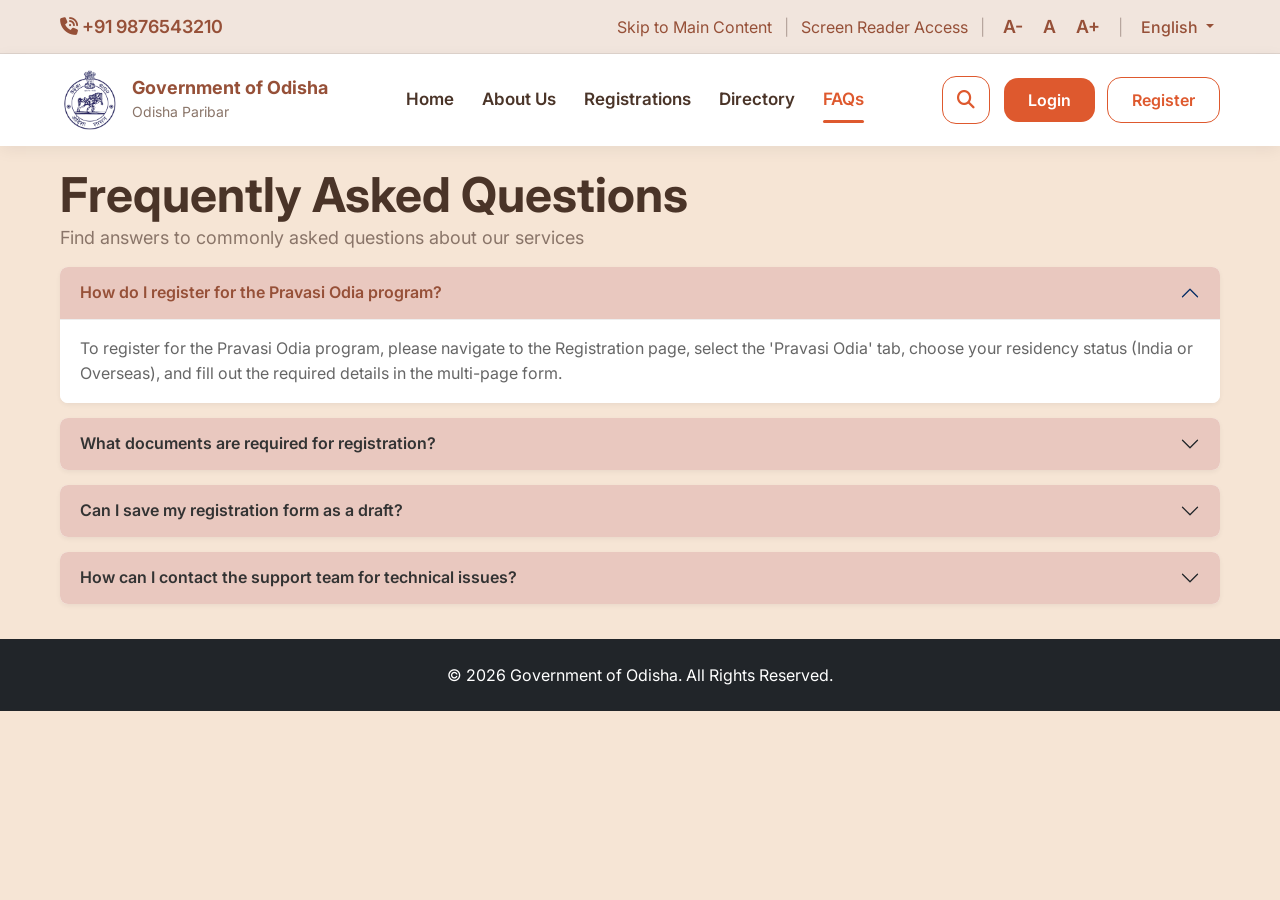
==== faq.html @ 4e604103 "faq added" ====
<!doctype html>
<html lang="en">
  <head>
    <meta charset="UTF-8" />
    <meta name="viewport" content="width=device-width, initial-scale=1.0" />
    <title>FAQ - Government of Odisha</title>

    <!-- Bootstrap CSS -->
    <link
      href="https://cdn.jsdelivr.net/npm/bootstrap@5.3.3/dist/css/bootstrap.min.css"
      rel="stylesheet"
    />

    <!-- Font Awesome -->
    <link
      rel="stylesheet"
      href="https://cdnjs.cloudflare.com/ajax/libs/font-awesome/6.5.2/css/all.min.css"
    />

    <!-- Google Font - Inter -->
    <link rel="preconnect" href="https://fonts.googleapis.com" />
    <link
      href="https://fonts.googleapis.com/css2?family=Inter:wght@300;400;500;600;700&display=swap"
      rel="stylesheet"
    />

    <!-- Custom CSS -->
    <link rel="stylesheet" href="css/style.css" />
    <style>
      .faq-section {
        padding: 20px 0;
      }
      .page-title {
        margin-bottom: 10px;
      }
      .page-title h1 {
        font-size: 48px;
        font-weight: 700;
        color: var(--text-color);
        margin-bottom: 0px;
      }
      .page-title p {
        font-size: 18px;
        color: #8a7569;
      }
      .accordion-item {
        border: none;
        margin-bottom: 15px;
        box-shadow: 0 2px 5px rgba(0,0,0,0.05);
        border-radius: 8px !important;
        overflow: hidden;
      }
      .accordion-button {
        font-weight: 600;
        color: #333;
        background-color: var(--card-color);
        transition: all 0.3s ease;
      }
      .accordion-button:not(.collapsed) {
        color: var(--btn-color);
        background-color: var(--card-color);
        box-shadow: none;
      }
      .accordion-button:focus {
        box-shadow: none;
        border-color: rgba(0,0,0,.125);
      }
      .accordion-body {
        background-color: #fff;
        color: #666;
        line-height: 1.6;
        border-top: 1px solid #eee;
      }
    </style>
  </head>

  <body>
    <!-- Utility Bar -->
    <section class="utility-bar">
      <div class="container">
        <div class="utility-wrapper">
          <div class="utility-left">
            <a href="tel:+919876543210" class="phone-link">
              <i class="fa-solid fa-phone-volume"></i>
              +91 9876543210
            </a>
          </div>
          <div class="utility-right">
            <a href="#main-content" class="utility-link">Skip to Main Content</a>
            <span class="divider">|</span>
            <a href="#" class="utility-link"> Screen Reader Access </a>
            <span class="divider">|</span>
            <div class="font-controls">
              <button id="decrease-font">A-</button>
              <button id="reset-font">A</button>
              <button id="increase-font">A+</button>
            </div>
            <span class="divider">|</span>
            <div class="dropdown">
              <button class="language-btn dropdown-toggle" type="button" data-bs-toggle="dropdown" aria-expanded="false">
                English
              </button>
              <ul class="dropdown-menu">
                <li><a class="dropdown-item language-option" href="#">English</a></li>
                <li><a class="dropdown-item language-option" href="#">ଓଡ଼ିଆ (Odia)</a></li>
              </ul>
            </div>
          </div>
        </div>
      </div>
    </section>

    <!-- ==========================
     Navbar Start
========================== -->

    <nav class="custom-navbar">
      <div class="container">
        <div class="navbar-wrapper">
          <!-- Left Logo Section -->
          <a href="index.html" class="logo-section">
            <img
              src="/assets/images/logo.png.png"
              alt="Odisha Logo"
              class="logo-img"
            />

            <div class="logo-text">
              <h5>Government of Odisha</h5>

              <span> Odisha Paribar </span>
            </div>
          </a>

          <!-- Center Menu -->
          <ul class="nav-menu">
            <li>
              <a href="index.html" class="nav-link"> Home </a>
            </li>

            <li>
              <a href="about.html" class="nav-link"> About Us </a>
            </li>

            <li>
              <a href="registration.html" class="nav-link"> Registrations </a>
            </li>

            <li>
              <a href="directory.html" class="nav-link"> Directory </a>
            </li>

            <li>
              <a href="faq.html" class="nav-link active-nav"> FAQs </a>
            </li>
          </ul>

          <!-- Right Buttons -->
          <div class="nav-buttons">
            <div class="search-wrapper">
              <button class="search-toggle">
                <i class="fa-solid fa-magnifying-glass"></i>
              </button>

              <input
                type="text"
                class="search-input"
                placeholder="Search here..."
              />
            </div>

            <a href="#" class="login-btn"> Login </a>

            <a href="#" class="register-btn"> Register </a>
          </div>
        </div>
      </div>
    </nav>

    <!-- ==========================
     Navbar End
========================== -->

    <!-- Main Content -->
    <main id="main-content">
      <section class="faq-section">
        <div class="container">
          <div class="page-title">
            <h1>Frequently Asked Questions</h1>
            <p class="faq-subtitle">Find answers to commonly asked questions about our services</p>
          </div>
          
          <div class="accordion" id="faqAccordion">
            <!-- First Item Open by Default -->
            <div class="accordion-item">
              <h2 class="accordion-header" id="headingOne">
                <button class="accordion-button" type="button" data-bs-toggle="collapse" data-bs-target="#collapseOne" aria-expanded="true" aria-controls="collapseOne">
                  How do I register for the Pravasi Odia program?
                </button>
              </h2>
              <div id="collapseOne" class="accordion-collapse collapse show" aria-labelledby="headingOne" data-bs-parent="#faqAccordion">
                <div class="accordion-body">
                  To register for the Pravasi Odia program, please navigate to the Registration page, select the 'Pravasi Odia' tab, choose your residency status (India or Overseas), and fill out the required details in the multi-page form.
                </div>
              </div>
            </div>

            <div class="accordion-item">
              <h2 class="accordion-header" id="headingTwo">
                <button class="accordion-button collapsed" type="button" data-bs-toggle="collapse" data-bs-target="#collapseTwo" aria-expanded="false" aria-controls="collapseTwo">
                  What documents are required for registration?
                </button>
              </h2>
              <div id="collapseTwo" class="accordion-collapse collapse" aria-labelledby="headingTwo" data-bs-parent="#faqAccordion">
                <div class="accordion-body">
                  Depending on the category, you may need a valid government-issued ID, proof of residence, and specific certifications related to your association or temple registration. Please refer to the registration form for the exact list.
                </div>
              </div>
            </div>

            <div class="accordion-item">
              <h2 class="accordion-header" id="headingThree">
                <button class="accordion-button collapsed" type="button" data-bs-toggle="collapse" data-bs-target="#collapseThree" aria-expanded="false" aria-controls="collapseThree">
                  Can I save my registration form as a draft?
                </button>
              </h2>
              <div id="collapseThree" class="accordion-collapse collapse" aria-labelledby="headingThree" data-bs-parent="#faqAccordion">
                <div class="accordion-body">
                  Yes, the registration form includes a "Save as Draft" feature. This allows you to save your progress locally and return to complete the form later without losing your entered data.
                </div>
              </div>
            </div>

            <div class="accordion-item">
              <h2 class="accordion-header" id="headingFour">
                <button class="accordion-button collapsed" type="button" data-bs-toggle="collapse" data-bs-target="#collapseFour" aria-expanded="false" aria-controls="collapseFour">
                  How can I contact the support team for technical issues?
                </button>
              </h2>
              <div id="collapseFour" class="accordion-collapse collapse" aria-labelledby="headingFour" data-bs-parent="#faqAccordion">
                <div class="accordion-body">
                  You can contact our support team via the phone number provided in the utility bar (+91 9876543210) or through the official contact email listed on the homepage.
                </div>
              </div>
            </div>
          </div>
        </div>
      </section>
    </main>

    <!-- Footer -->
    <footer class="py-4 bg-dark text-white text-center">
      <div class="container">
        <p class="mb-0">&copy; 2026 Government of Odisha. All Rights Reserved.</p>
      </div>
    </footer>

    <!-- Bootstrap JS -->
    <script src="https://cdn.jsdelivr.net/npm/bootstrap@5.3.3/dist/js/bootstrap.bundle.min.js"></script>
    <script src="js/script.js"></script>
  </body>
</html>
---- css/style.css ----
/* ==========================
   Utility Bar
========================== */

:root {
  --bg-color: #f6e5d5;
  --card-color: #e9c8bf;
  --btn-color: #965038;
  --hover-color: #de592e;
  --text-color: #4a3428;
}

body {
  font-family: "Inter", sans-serif;
  background: var(--bg-color);
}

.utility-bar {
  background: #f1e5dd;
  padding: 12px 0;
  border-bottom: 1px solid rgba(0, 0, 0, 0.08);
}

.utility-wrapper {
  display: flex;
  justify-content: space-between;
  align-items: center;
}

.phone-link {
  color: var(--btn-color);
  text-decoration: none;
  font-size: 18px;
  font-weight: 600;
  transition: 0.3s ease;
}

.phone-link:hover {
  color: var(--hover-color);
}

.utility-right {
  display: flex;
  align-items: center;
  gap: 12px;
  flex-wrap: wrap;
}

.utility-link {
  text-decoration: none;
  color: var(--btn-color);
  font-size: 16px;
  transition: 0.3s ease;
}

.utility-link:hover {
  color: var(--hover-color);
}

.divider {
  color: #b7a59d;
}

/* Font Buttons */

.font-controls {
  display: flex;
  gap: 8px;
}

.font-controls button {
  border: none;
  background: transparent;
  color: var(--btn-color);
  font-weight: 600;
  font-size: 18px;
  transition: 0.3s ease;
}

.font-controls button:hover {
  color: var(--hover-color);
}

/* Language */

.language-btn {
  border: none;
  background: transparent;
  color: var(--btn-color);
  font-size: 16px;
  font-weight: 500;
}

.language-btn:hover {
  color: var(--hover-color);
}

/* Responsive */

@media (max-width: 992px) {
  .utility-wrapper {
    flex-direction: column;
    gap: 10px;
    text-align: center;
  }

  .utility-right {
    justify-content: center;
  }
}

/* ==========================
   Navbar
========================== */

.custom-navbar {
  background: #fff;
  position: sticky;
  top: 0;
  z-index: 999;
  padding: 16px 0;
  box-shadow: 0 4px 16px rgba(0, 0, 0, 0.06);
}

.container {
  max-width: 1440px;
  padding-left: 60px;
  padding-right: 60px;
}

.navbar-wrapper {
  display: flex;
  justify-content: space-between;
  align-items: center;
}

/* Logo */

.logo-section {
  display: flex;
  align-items: center;
  text-decoration: none;
}

.logo-img {
  width: 60px;
}

.logo-text {
  margin-left: 12px;
}

.logo-text h5 {
  margin: 0;
  font-size: 18px;
  font-weight: 700;
  color: var(--btn-color);
}

.logo-text span {
  font-size: 14px;
  color: #8a7569;
}

/* Menu */

.nav-menu {
  display: flex;
  list-style: none;
  gap: 28px;
  margin: 0;
  padding: 0;
}

.nav-link {
  text-decoration: none;
  color: var(--text-color);
  font-weight: 600;
  font-size: 17px;
  position: relative;
  transition: 0.3s ease;
}

.nav-link:hover {
  color: var(--hover-color);
}

.nav-link::after {
  content: "";
  position: absolute;
  left: 0;
  bottom: -10px;
  width: 0;
  height: 3px;
  background: var(--hover-color);
  border-radius: 30px;
  transition: 0.3s ease;
}

.nav-link:hover::after,
.active-nav::after {
  width: 100%;
}

.active-nav {
  color: var(--hover-color);
}

/* Right Side */

.nav-buttons {
  display: flex;
  align-items: center;
  gap: 12px;
}

/* ==========================
   Search
========================== */

.search-wrapper {
  position: relative;
  display: flex;
  align-items: center;
}

/* Search Icon Button */

.search-toggle {
  border: 1px solid var(--hover-color);
  width: 48px;
  height: 48px;
  border-radius: 14px;
  background: transparent;
  color: var(--hover-color);
  transition: 0.3s ease;
  flex-shrink: 0;
}

.search-toggle {
  min-width: 48px;
  min-height: 48px;
}

.search-toggle i {
  font-size: 18px !important;
}

.search-toggle:hover {
  background: var(--hover-color);
  color: #fff;
}

/* Hidden Input */

.search-input {
  width: 0;
  opacity: 0;
  visibility: hidden;
  border: 1px solid transparent;
  outline: none;
  border-radius: 14px;
  transition: all 0.4s ease;
  padding: 0;
  margin-right: 0;
}

/* Active Search */

.search-input.active {
  width: 220px;
  opacity: 1;
  visibility: visible;
  padding: 10px 18px;
  margin-right: 10px;
  border: 1px solid var(--hover-color);
  background: #fff;
}

/* Buttons */

.login-btn,
.register-btn {
  text-decoration: none;
  padding: 10px 24px;
  border-radius: 14px;
  font-weight: 600;
  transition: 0.3s ease;
}

.login-btn {
  background: var(--hover-color);
  color: white;
}

.login-btn:hover {
  background: var(--btn-color);
}

.register-btn {
  border: 1px solid var(--hover-color);
  color: var(--hover-color);
}

.register-btn:hover {
  background: var(--hover-color);
  color: white;
}

/* ==========================
   Hero Carousel
========================== */

.hero-slider {
  background: var(--bg-color);
}

.hero-container {
  max-width: 1440px;
  margin: auto;
  padding: 0 60px;
}

.heroSwiper {
  width: 100%;
  height: 680px;
  overflow: hidden;
  border-radius: 24px;
  position: relative;
}

.swiper-wrapper {
  display: flex;
}

.swiper-slide {
  position: relative;
  flex-shrink: 0;
  width: 100%;
  overflow: hidden;
}

.swiper {
  overflow: hidden;
}

.swiper-slide img {
  width: 100%;
  height: 100%;
  object-fit: cover;
}

/* Hero Image */

.hero-image {
  width: 100%;
  height: 720px;
  object-fit: cover;
  display: block;
}

/* Overlay */

.swiper-slide::before {
  content: "";
  position: absolute;
  inset: 0;
  background:
    linear-gradient(
      90deg,
      rgba(246,229,213,0.95) 20%,
      rgba(246,229,213,0.35) 55%,
      rgba(246,229,213,0.05) 100%
    );
  z-index: 1;
}

/* Content */

.hero-content {
  position: absolute;
  z-index: 10;
  top: 50%;
  left: 80px;
  transform: translateY(-50%);
  max-width: 550px;
}

.hero-tagline {
  color: var(--btn-color);
  font-size: 22px;
  border-bottom: 3px solid
    var(--hover-color);
  padding-bottom: 10px;
  display: inline-block;
  margin-bottom: 20px;
}

.hero-content h1 {
  font-size: 78px;
  font-weight: 700;
  line-height: 1.05;
  color: var(--text-color);
  margin-bottom: 25px;
}

.hero-content h1 span {
  color: var(--hover-color);
}

.hero-content p {
  font-size: 24px;
  line-height: 1.8;
  color: var(--text-color);
  margin-bottom: 35px;
}

/* Registration Button */

.hero-btn {
  background: var(--hover-color);
  color: white;
  text-decoration: none;
  padding: 16px 38px;
  border-radius: 14px;
  font-size: 20px;
  font-weight: 600;
  display: inline-block;
  transition: .3s ease;
}

.hero-btn:hover {
  background: var(--btn-color);
}

/* ==========================
   Swiper Arrows
========================== */

.swiper-button-next,
.swiper-button-prev {
  width: 72px !important;
  height: 72px !important;
  background: #fff;
  border-radius: 50%;
  box-shadow:
    0 10px 25px rgba(0,0,0,0.15);

  color: var(--hover-color) !important;

  top: 50% !important;
  transform: translateY(-50%);
  z-index: 99 !important;
}

.swiper-button-prev {
  left: 25px !important;
}

.swiper-button-next {
  right: 25px !important;
}

.swiper-button-next::after,
.swiper-button-prev::after {
  font-size: 24px !important;
  font-weight: 700;
}

/* ==========================
   Pagination Dots
========================== */

.swiper-pagination {
  bottom: 25px !important;
  z-index: 99;
}

.swiper-pagination-bullet {
  width: 16px;
  height: 16px;
  background: white !important;
  opacity: 1 !important;
  margin: 0 6px !important;
}

.swiper-pagination-bullet-active {
  background:
    var(--hover-color)
    !important;

  transform: scale(1.15);
}
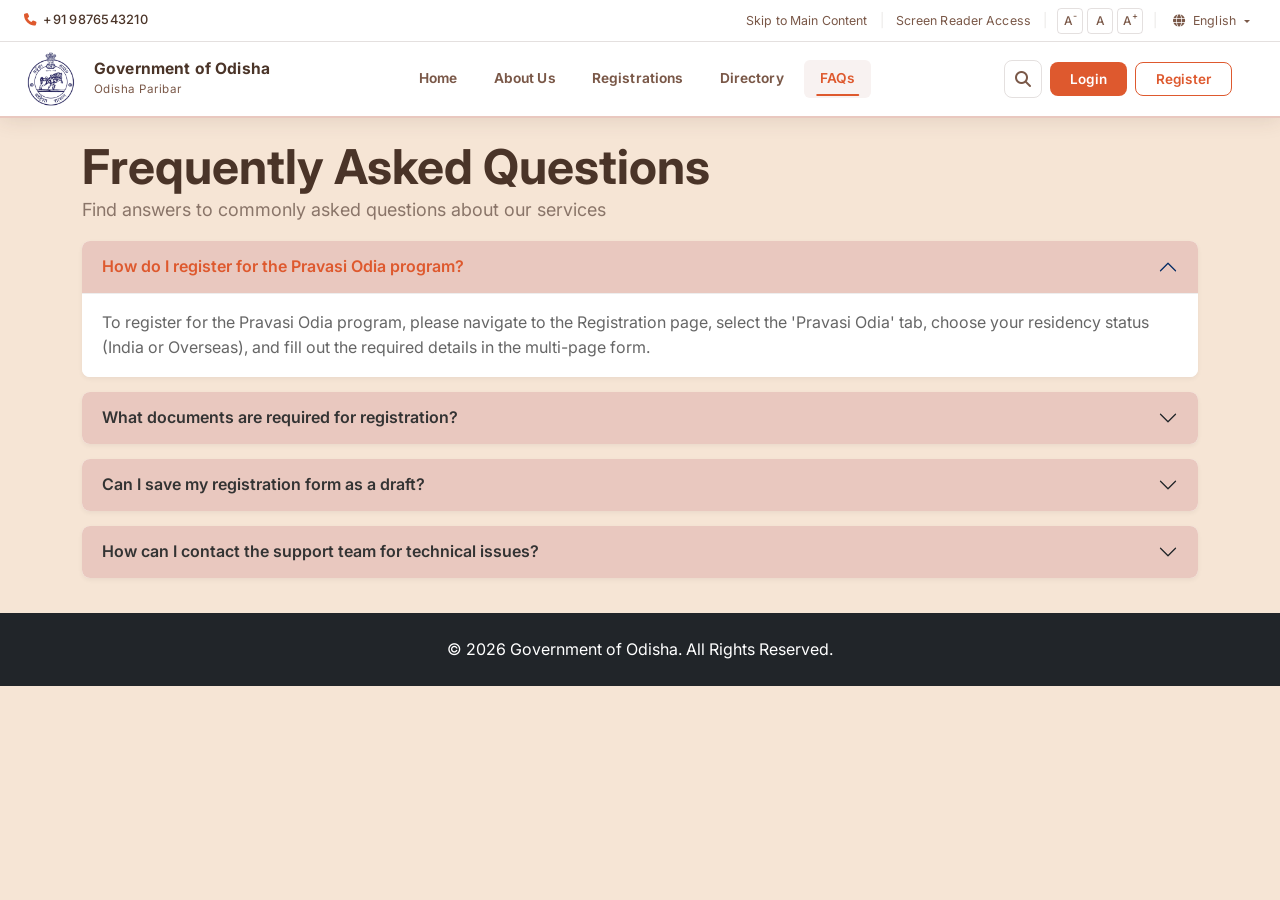
==== commit 05a0c409: "nav added and fixes" ====
--- a/faq.html
+++ b/faq.html
@@ -12,10 +12,7 @@
     />
 
     <!-- Font Awesome -->
-    <link
-      rel="stylesheet"
-      href="https://cdnjs.cloudflare.com/ajax/libs/font-awesome/6.5.2/css/all.min.css"
-    />
+    <link href="https://cdnjs.cloudflare.com/ajax/libs/font-awesome/6.5.1/css/all.min.css" rel="stylesheet" />
 
     <!-- Google Font - Inter -->
     <link rel="preconnect" href="https://fonts.googleapis.com" />
@@ -75,111 +72,107 @@
   </head>
 
   <body>
-    <!-- Utility Bar -->
-    <section class="utility-bar">
-      <div class="container">
-        <div class="utility-wrapper">
-          <div class="utility-left">
-            <a href="tel:+919876543210" class="phone-link">
-              <i class="fa-solid fa-phone-volume"></i>
-              +91 9876543210
-            </a>
-          </div>
-          <div class="utility-right">
-            <a href="#main-content" class="utility-link">Skip to Main Content</a>
-            <span class="divider">|</span>
-            <a href="#" class="utility-link"> Screen Reader Access </a>
-            <span class="divider">|</span>
-            <div class="font-controls">
-              <button id="decrease-font">A-</button>
-              <button id="reset-font">A</button>
-              <button id="increase-font">A+</button>
-            </div>
-            <span class="divider">|</span>
-            <div class="dropdown">
-              <button class="language-btn dropdown-toggle" type="button" data-bs-toggle="dropdown" aria-expanded="false">
-                English
-              </button>
-              <ul class="dropdown-menu">
-                <li><a class="dropdown-item language-option" href="#">English</a></li>
-                <li><a class="dropdown-item language-option" href="#">ଓଡ଼ିଆ (Odia)</a></li>
-              </ul>
-            </div>
-          </div>
+
+  <!-- ═══════════════════════════════════════════
+       SECTION 1 — UTILITY BAR
+  ════════════════════════════════════════════ -->
+  <div id="utility-bar">
+    <div class="container-fluid px-4">
+      <div class="row align-items-center">
+
+        <!-- LEFT: Phone -->
+        <div class="col-auto">
+          <a href="tel:+919876543210" class="utility-phone">
+            <i class="fa-solid fa-phone"></i>
+            <span>+91 9876543210</span>
+          </a>
+        </div>
+
+        <!-- RIGHT: Utility Links -->
+        <div class="col d-flex align-items-center justify-content-end gap-0">
+
+          <a href="#main-content" class="utility-link">Skip to Main Content</a>
+          <span class="utility-divider">|</span>
+
+          <a href="#" class="utility-link">Screen Reader Access</a>
+          <span class="utility-divider">|</span>
+
+          <!-- Font Size Buttons -->
+          <div class="font-size-controls d-flex align-items-center gap-1">
+            <button class="font-btn" id="btn-decrease" title="Decrease font size">A<sup>-</sup></button>
+            <button class="font-btn" id="btn-reset" title="Reset font size">A</button>
+            <button class="font-btn" id="btn-increase" title="Increase font size">A<sup>+</sup></button>
+          </div>
+          <span class="utility-divider">|</span>
+
+          <!-- Language Dropdown -->
+          <div class="dropdown lang-dropdown">
+            <button class="utility-link lang-btn dropdown-toggle" type="button" id="langDropdown" data-bs-toggle="dropdown" aria-expanded="false">
+              <i class="fa-solid fa-globe me-1"></i>
+              <span id="selected-lang">English</span>
+            </button>
+            <ul class="dropdown-menu dropdown-menu-end lang-menu" aria-labelledby="langDropdown">
+              <li><a class="dropdown-item lang-option" href="#" data-lang="English">English</a></li>
+              <li><a class="dropdown-item lang-option" href="#" data-lang="Odia">ଓଡ଼ିଆ (Odia)</a></li>
+            </ul>
+          </div>
+
         </div>
       </div>
-    </section>
-
-    <!-- ==========================
-     Navbar Start
-========================== -->
-
-    <nav class="custom-navbar">
-      <div class="container">
-        <div class="navbar-wrapper">
-          <!-- Left Logo Section -->
-          <a href="index.html" class="logo-section">
-            <img
-              src="/assets/images/logo.png.png"
-              alt="Odisha Logo"
-              class="logo-img"
-            />
-
-            <div class="logo-text">
-              <h5>Government of Odisha</h5>
-
-              <span> Odisha Paribar </span>
+    </div>
+  </div>
+
+
+  <!-- ═══════════════════════════════════════════
+       SECTION 2 — STICKY NAVBAR
+  ════════════════════════════════════════════ -->
+  <nav id="main-navbar" class="navbar sticky-top">
+    <div class="container-fluid px-4">
+      <div class="row w-100 align-items-center">
+
+        <!-- LEFT: Logo + Branding -->
+        <div class="col-auto d-flex align-items-center gap-3">
+          <a href="index.html" class="navbar-logo-wrap d-flex align-items-center gap-3 text-decoration-none">
+            <img src="assets/images/logo.png" alt="Odisha Logo" class="gov-logo" onerror="this.src='https://upload.wikimedia.org/wikipedia/commons/thumb/4/41/Flag_of_India.svg/40px-Flag_of_India.svg.png'" />
+            <div class="gov-brand">
+              <span class="gov-title">Government of Odisha</span>
+              <span class="gov-subtitle">Odisha Paribar</span>
             </div>
           </a>
-
-          <!-- Center Menu -->
-          <ul class="nav-menu">
-            <li>
-              <a href="index.html" class="nav-link"> Home </a>
-            </li>
-
-            <li>
-              <a href="about.html" class="nav-link"> About Us </a>
-            </li>
-
-            <li>
-              <a href="registration.html" class="nav-link"> Registrations </a>
-            </li>
-
-            <li>
-              <a href="directory.html" class="nav-link"> Directory </a>
-            </li>
-
-            <li>
-              <a href="faq.html" class="nav-link active-nav"> FAQs </a>
-            </li>
+        </div>
+
+        <!-- CENTER: Navigation Menu -->
+        <div class="col d-flex justify-content-center">
+          <ul class="nav-menu d-flex align-items-center gap-1 list-unstyled mb-0">
+            <li><a href="index.html" class="nav-item-link" data-nav="Home">Home</a></li>
+            <li><a href="#" class="nav-item-link" data-nav="About Us">About Us</a></li>
+            <li><a href="registration.html" class="nav-item-link" data-nav="Registrations">Registrations</a></li>
+            <li><a href="#" class="nav-item-link" data-nav="Directory">Directory</a></li>
+            <li><a href="faq.html" class="nav-item-link active" data-nav="FAQs">FAQs</a></li>
           </ul>
-
-          <!-- Right Buttons -->
-          <div class="nav-buttons">
-            <div class="search-wrapper">
-              <button class="search-toggle">
-                <i class="fa-solid fa-magnifying-glass"></i>
-              </button>
-
-              <input
-                type="text"
-                class="search-input"
-                placeholder="Search here..."
-              />
-            </div>
-
-            <a href="#" class="login-btn"> Login </a>
-
-            <a href="#" class="register-btn"> Register </a>
-          </div>
-        </div>
+        </div>
+
+        <!-- RIGHT: Search + Login + Register -->
+        <div class="col-auto d-flex align-items-center gap-2">
+
+          <!-- Search -->
+          <div class="search-wrap d-flex align-items-center">
+            <div class="search-input-wrap" id="search-input-wrap">
+              <input type="text" id="search-input" class="search-input" placeholder="Search..." />
+            </div>
+            <button class="search-btn" id="search-toggle" title="Search">
+              <i class="fa-solid fa-magnifying-glass"></i>
+            </button>
+          </div>
+
+          <a href="#" class="btn btn-login">Login</a>
+          <a href="#" class="btn btn-register">Register</a>
+
+        </div>
+
       </div>
-    </nav>
-
-    <!-- ==========================
-     Navbar End
-========================== -->
+    </div>
+  </nav>
 
     <!-- Main Content -->
     <main id="main-content">
--- a/css/style.css
+++ b/css/style.css
@@ -1,493 +1,703 @@
-/* ==========================
-   Utility Bar
-========================== */
+/* ═══════════════════════════════════════════════
+   GOVERNMENT OF ODISHA — STYLE.CSS
+   Design System:
+     Background  : #F6E5D5
+     Cards       : #E9C8BF
+     Buttons     : #965038
+     Hover       : #DE592E
+     Text        : #4A3428
+     Font        : Inter
+═══════════════════════════════════════════════ */
 
 :root {
+  --bg: #f6e5d5;
+  --card: #e9c8bf;
+  --btn: #de592e;
+  --hover: #965038;
+  --text: #4a3428;
+  --text-muted: #7a5848;
+  --white: #ffffff;
+  --border: rgba(74, 52, 40, 0.15);
+  --shadow: 0 2px 20px rgba(74, 52, 40, 0.12);
+  --shadow-lg: 0 4px 32px rgba(74, 52, 40, 0.18);
+  --transition: all 0.25s cubic-bezier(0.4, 0, 0.2, 1);
+  --font-base: 16px;
+  
+  /* Aliases for compatibility */
   --bg-color: #f6e5d5;
+  --text-color: #4a3428;
   --card-color: #e9c8bf;
-  --btn-color: #965038;
-  --hover-color: #de592e;
-  --text-color: #4a3428;
+  --btn-color: #de592e;
+  --hover-color: #965038;
+}
+
+* {
+  box-sizing: border-box;
+  margin: 0;
+  padding: 0;
+}
+
+html {
+  font-size: var(--font-base);
 }
 
 body {
   font-family: "Inter", sans-serif;
-  background: var(--bg-color);
-}
-
-.utility-bar {
-  background: #f1e5dd;
-  padding: 12px 0;
-  border-bottom: 1px solid rgba(0, 0, 0, 0.08);
-}
-
-.utility-wrapper {
-  display: flex;
-  justify-content: space-between;
-  align-items: center;
-}
-
-.phone-link {
-  color: var(--btn-color);
+  background: var(--bg);
+  color: var(--text);
+  line-height: 1.6;
+}
+
+/* ═══════════════════════════════════════════
+   SECTION 1 — UTILITY BAR
+═══════════════════════════════════════════ */
+
+#utility-bar {
+  background: var(--white);
+  border-bottom: 1px solid var(--border);
+  padding: 7px 0;
+  position: relative;
+  z-index: 1050;
+}
+
+/* Left: Phone */
+.utility-phone {
+  display: flex;
+  align-items: center;
+  gap: 7px;
+  color: var(--text);
   text-decoration: none;
-  font-size: 18px;
-  font-weight: 600;
-  transition: 0.3s ease;
-}
-
-.phone-link:hover {
-  color: var(--hover-color);
-}
-
-.utility-right {
-  display: flex;
-  align-items: center;
-  gap: 12px;
-  flex-wrap: wrap;
-}
-
+  font-size: 0.8rem;
+  font-weight: 500;
+  transition: var(--transition);
+  letter-spacing: 0.02em;
+}
+
+.utility-phone i {
+  color: var(--btn);
+  font-size: 0.78rem;
+}
+
+.utility-phone:hover {
+  color: var(--hover);
+}
+
+.utility-phone:hover i {
+  color: var(--hover);
+}
+
+/* Divider */
+.utility-divider {
+  color: var(--border);
+  font-weight: 300;
+  padding: 0 10px;
+  font-size: 0.85rem;
+  line-height: 1;
+  user-select: none;
+}
+
+/* Right Utility Links */
 .utility-link {
+  display: inline-flex;
+  align-items: center;
+  color: var(--text-muted);
   text-decoration: none;
-  color: var(--btn-color);
-  font-size: 16px;
-  transition: 0.3s ease;
+  font-size: 0.775rem;
+  font-weight: 400;
+  padding: 3px 2px;
+  transition: var(--transition);
+  white-space: nowrap;
+  letter-spacing: 0.01em;
 }
 
 .utility-link:hover {
-  color: var(--hover-color);
-}
-
-.divider {
-  color: #b7a59d;
-}
-
-/* Font Buttons */
-
-.font-controls {
-  display: flex;
-  gap: 8px;
-}
-
-.font-controls button {
+  color: var(--hover);
+}
+
+/* Font Size Buttons */
+.font-size-controls {
+  display: flex;
+  align-items: center;
+  gap: 2px;
+}
+
+.font-btn {
+  background: transparent;
+  border: 1px solid var(--border);
+  color: var(--text-muted);
+  font-family: "Inter", sans-serif;
+  font-size: 0.75rem;
+  font-weight: 500;
+  width: 26px;
+  height: 26px;
+  border-radius: 4px;
+  cursor: pointer;
+  display: flex;
+  align-items: center;
+  justify-content: center;
+  transition: var(--transition);
+  line-height: 1;
+}
+
+.font-btn:hover {
+  background: var(--hover);
+  border-color: var(--hover);
+  color: var(--white);
+}
+
+.font-btn:active {
+  transform: scale(0.93);
+}
+
+/* Language Dropdown */
+.lang-dropdown .lang-btn {
+  padding: 3px 6px;
+  font-size: 0.775rem;
+  font-weight: 400;
+  gap: 4px;
   border: none;
   background: transparent;
-  color: var(--btn-color);
+}
+
+.lang-dropdown .lang-btn::after {
+  margin-left: 4px;
+  border-top-color: var(--text-muted);
+  vertical-align: middle;
+}
+
+.lang-dropdown .lang-btn:hover {
+  color: var(--hover) !important;
+}
+
+.lang-menu {
+  min-width: 130px;
+  border: 1px solid var(--border);
+  border-radius: 8px;
+  box-shadow: var(--shadow);
+  padding: 6px 0;
+  background: var(--white);
+  margin-top: 4px !important;
+}
+
+.lang-menu .dropdown-item {
+  font-size: 0.8rem;
+  color: var(--text);
+  padding: 7px 16px;
+  font-weight: 400;
+  transition: var(--transition);
+}
+
+.lang-menu .dropdown-item:hover {
+  background: var(--bg);
+  color: var(--hover);
+}
+
+.lang-menu .dropdown-item.active {
+  background: var(--btn);
+  color: var(--white);
+}
+
+/* ═══════════════════════════════════════════
+   SECTION 2 — STICKY NAVBAR
+═══════════════════════════════════════════ */
+
+#main-navbar {
+  background: var(--white);
+  border-bottom: 2px solid var(--card);
+  box-shadow: var(--shadow);
+  padding: 10px 0;
+  top: 0;
+  z-index: 1040;
+}
+
+/* Logo */
+.gov-logo {
+  width: 54px;
+  height: 54px;
+  object-fit: contain;
+  flex-shrink: 0;
+}
+
+/* Branding */
+.gov-brand {
+  display: flex;
+  flex-direction: column;
+  gap: 1px;
+}
+
+.gov-title {
+  font-size: 0.975rem;
+  font-weight: 700;
+  color: var(--text);
+  letter-spacing: 0.01em;
+  line-height: 1.2;
+  white-space: nowrap;
+}
+
+.gov-subtitle {
+  font-size: 0.725rem;
+  font-weight: 400;
+  color: var(--text-muted);
+  letter-spacing: 0.04em;
+}
+
+/* Center Navigation */
+.nav-menu {
+  gap: 4px !important;
+}
+
+.nav-item-link {
+  display: inline-block;
+  padding: 8px 16px;
+  color: var(--text-muted);
+  text-decoration: none;
+  font-size: 0.855rem;
+  font-weight: 650;
+  border-radius: 6px;
+  position: relative;
+  transition: var(--transition);
+  letter-spacing: 0.01em;
+  white-space: nowrap;
+}
+
+.nav-item-link::after {
+  content: "";
+  position: absolute;
+  bottom: 2px;
+  left: 50%;
+  transform: translateX(-50%) scaleX(0);
+  width: calc(100% - 24px);
+  height: 2px;
+  background: var(--btn);
+  border-radius: 2px;
+  transition: transform 0.25s cubic-bezier(0.4, 0, 0.2, 1);
+}
+
+.nav-item-link:hover {
+  color: var(--btn);
+  background: rgba(150, 80, 56, 0.06);
+}
+
+.nav-item-link:hover::after {
+  transform: translateX(-50%) scaleX(1);
+}
+
+.nav-item-link.active {
+  color: var(--btn);
   font-weight: 600;
-  font-size: 18px;
-  transition: 0.3s ease;
-}
-
-.font-controls button:hover {
-  color: var(--hover-color);
-}
-
-/* Language */
-
-.language-btn {
+  background: rgba(150, 80, 56, 0.07);
+}
+
+.nav-item-link.active::after {
+  transform: translateX(-50%) scaleX(1);
+  background: var(--btn);
+}
+
+/* ─── Search ─────────────────────────── */
+.search-wrap {
+  display: flex;
+  align-items: center;
+  position: relative;
+}
+
+.search-input-wrap {
+  overflow: hidden;
+  max-width: 0;
+  opacity: 0;
+  transition:
+    max-width 0.4s cubic-bezier(0.4, 0, 0.2, 1),
+    opacity 0.3s ease;
+}
+
+.search-input-wrap.open {
+  max-width: 220px;
+  opacity: 1;
+  margin-right: 6px;
+}
+
+.search-input {
+  border: 1.5px solid var(--border);
+  border-radius: 8px;
+  padding: 7px 14px;
+  font-size: 0.845rem;
+  font-family: "Inter", sans-serif;
+  color: var(--text);
+  background: var(--bg);
+  outline: none;
+  width: 210px;
+  transition:
+    border-color 0.2s ease,
+    box-shadow 0.2s ease;
+}
+
+.search-input:focus {
+  border-color: var(--btn);
+  box-shadow: 0 0 0 3px rgba(150, 80, 56, 0.1);
+}
+
+.search-input::placeholder {
+  color: var(--text-muted);
+  font-weight: 400;
+}
+
+.search-btn {
+  background: transparent;
+  border: 1.5px solid var(--border);
+  border-radius: 8px;
+  width: 38px;
+  height: 38px;
+  display: flex;
+  align-items: center;
+  justify-content: center;
+  cursor: pointer;
+  color: var(--text-muted);
+  transition: var(--transition);
+  flex-shrink: 0;
+}
+
+.search-btn:hover {
+  background: var(--btn);
+  border-color: var(--btn);
+  color: var(--white);
+}
+
+.search-btn.active {
+  background: var(--btn);
+  border-color: var(--btn);
+  color: var(--white);
+}
+
+/* ─── Navbar Buttons ─────────────────── */
+.btn-login {
+  background: var(--btn);
+  color: var(--white);
   border: none;
+  border-radius: 8px;
+  padding: 7px 20px;
+  font-size: 0.845rem;
+  font-weight: 600;
+  font-family: "Inter", sans-serif;
+  letter-spacing: 0.01em;
+  transition: var(--transition);
+  text-decoration: none;
+  white-space: nowrap;
+}
+
+.btn-login:hover {
+  background: var(--hover);
+  color: var(--white);
+  transform: translateY(-1px);
+  box-shadow: 0 4px 12px rgba(222, 89, 46, 0.3);
+}
+
+.btn-register {
   background: transparent;
-  color: var(--btn-color);
-  font-size: 16px;
-  font-weight: 500;
-}
-
-.language-btn:hover {
-  color: var(--hover-color);
-}
-
-/* Responsive */
-
-@media (max-width: 992px) {
-  .utility-wrapper {
-    flex-direction: column;
-    gap: 10px;
-    text-align: center;
-  }
-
-  .utility-right {
-    justify-content: center;
-  }
-}
-
-/* ==========================
-   Navbar
-========================== */
-
-.custom-navbar {
-  background: #fff;
+  color: var(--btn);
+  border: 1.5px solid var(--btn);
+  border-radius: 8px;
+  padding: 6px 20px;
+  font-size: 0.845rem;
+  font-weight: 600;
+  font-family: "Inter", sans-serif;
+  letter-spacing: 0.01em;
+  transition: var(--transition);
+  text-decoration: none;
+  white-space: nowrap;
+}
+
+.btn-register:hover {
+  background: var(--btn);
+  color: var(--white);
+  transform: translateY(-1px);
+  box-shadow: 0 4px 12px rgba(150, 80, 56, 0.25);
+}
+
+/* ═══════════════════════════════════════════
+   UTILITY: Sticky position logic
+   Utility bar scrolls away; navbar stays
+═══════════════════════════════════════════ */
+#main-navbar.navbar {
   position: sticky;
   top: 0;
-  z-index: 999;
-  padding: 16px 0;
-  box-shadow: 0 4px 16px rgba(0, 0, 0, 0.06);
-}
-
-.container {
-  max-width: 1440px;
-  padding-left: 60px;
-  padding-right: 60px;
-}
-
-.navbar-wrapper {
-  display: flex;
-  justify-content: space-between;
-  align-items: center;
-}
-
-/* Logo */
-
-.logo-section {
-  display: flex;
-  align-items: center;
-  text-decoration: none;
-}
-
-.logo-img {
-  width: 60px;
-}
-
-.logo-text {
-  margin-left: 12px;
-}
-
-.logo-text h5 {
-  margin: 0;
-  font-size: 18px;
-  font-weight: 700;
-  color: var(--btn-color);
-}
-
-.logo-text span {
-  font-size: 14px;
-  color: #8a7569;
-}
-
-/* Menu */
-
-.nav-menu {
-  display: flex;
-  list-style: none;
-  gap: 28px;
-  margin: 0;
-  padding: 0;
-}
-
-.nav-link {
-  text-decoration: none;
-  color: var(--text-color);
-  font-weight: 600;
-  font-size: 17px;
+}
+
+/* ═══════════════════════════════════════════
+   SECTION 3 — HERO CAROUSEL
+═══════════════════════════════════════════ */
+
+#hero-section {
   position: relative;
-  transition: 0.3s ease;
-}
-
-.nav-link:hover {
-  color: var(--hover-color);
-}
-
-.nav-link::after {
-  content: "";
-  position: absolute;
-  left: 0;
-  bottom: -10px;
-  width: 0;
-  height: 3px;
-  background: var(--hover-color);
-  border-radius: 30px;
-  transition: 0.3s ease;
-}
-
-.nav-link:hover::after,
-.active-nav::after {
-  width: 100%;
-}
-
-.active-nav {
-  color: var(--hover-color);
-}
-
-/* Right Side */
-
-.nav-buttons {
-  display: flex;
-  align-items: center;
-  gap: 12px;
-}
-
-/* ==========================
-   Search
-========================== */
-
-.search-wrapper {
-  position: relative;
-  display: flex;
-  align-items: center;
-}
-
-/* Search Icon Button */
-
-.search-toggle {
-  border: 1px solid var(--hover-color);
-  width: 48px;
-  height: 48px;
-  border-radius: 14px;
-  background: transparent;
-  color: var(--hover-color);
-  transition: 0.3s ease;
-  flex-shrink: 0;
-}
-
-.search-toggle {
-  min-width: 48px;
-  min-height: 48px;
-}
-
-.search-toggle i {
-  font-size: 18px !important;
-}
-
-.search-toggle:hover {
-  background: var(--hover-color);
-  color: #fff;
-}
-
-/* Hidden Input */
-
-.search-input {
-  width: 0;
-  opacity: 0;
-  visibility: hidden;
-  border: 1px solid transparent;
-  outline: none;
-  border-radius: 14px;
-  transition: all 0.4s ease;
-  padding: 0;
-  margin-right: 0;
-}
-
-/* Active Search */
-
-.search-input.active {
-  width: 220px;
-  opacity: 1;
-  visibility: visible;
-  padding: 10px 18px;
-  margin-right: 10px;
-  border: 1px solid var(--hover-color);
-  background: #fff;
-}
-
-/* Buttons */
-
-.login-btn,
-.register-btn {
-  text-decoration: none;
-  padding: 10px 24px;
-  border-radius: 14px;
-  font-weight: 600;
-  transition: 0.3s ease;
-}
-
-.login-btn {
-  background: var(--hover-color);
-  color: white;
-}
-
-.login-btn:hover {
-  background: var(--btn-color);
-}
-
-.register-btn {
-  border: 1px solid var(--hover-color);
-  color: var(--hover-color);
-}
-
-.register-btn:hover {
-  background: var(--hover-color);
-  color: white;
-}
-
-/* ==========================
-   Hero Carousel
-========================== */
-
-.hero-slider {
-  background: var(--bg-color);
-}
-
-.hero-container {
-  max-width: 1440px;
-  margin: auto;
-  padding: 0 60px;
-}
-
-.heroSwiper {
-  width: 100%;
-  height: 680px;
-  overflow: hidden;
-  border-radius: 24px;
-  position: relative;
-}
-
-.swiper-wrapper {
-  display: flex;
-}
-
-.swiper-slide {
-  position: relative;
-  flex-shrink: 0;
   width: 100%;
   overflow: hidden;
 }
 
-.swiper {
+/* ─── Carousel Container ─────────────────── */
+.hero-carousel {
+  position: relative;
+  width: 100%;
+  height: 88vh;
+  min-height: 580px;
+  max-height: 820px;
   overflow: hidden;
 }
 
-.swiper-slide img {
+/* ─── Individual Slide ───────────────────── */
+.hero-slide {
+  position: absolute;
+  inset: 0;
   width: 100%;
   height: 100%;
-  object-fit: cover;
-}
-
-/* Hero Image */
-
-.hero-image {
-  width: 100%;
-  height: 720px;
-  object-fit: cover;
-  display: block;
-}
-
-/* Overlay */
-
-.swiper-slide::before {
+  background-image: var(--slide-img);
+  background-size: cover;
+  background-position: center;
+  background-repeat: no-repeat;
+  opacity: 0;
+  z-index: 1;
+  transition: opacity 0.9s cubic-bezier(0.4, 0, 0.2, 1);
+  /* Ken Burns subtle zoom */
+  animation: none;
+}
+
+.hero-slide.active {
+  opacity: 1;
+  z-index: 2;
+  animation: kenBurns 10s ease-in-out infinite alternate;
+}
+
+@keyframes kenBurns {
+  from {
+    transform: scale(1);
+  }
+  to {
+    transform: scale(1.04);
+  }
+}
+
+/* ─── Gradient Overlay ───────────────────── */
+.hero-overlay {
+  display: none;
+}
+
+/* ─── Container inside slide ─────────────── */
+.hero-slide .container {
+  position: relative;
+  z-index: 1;
+  height: 100%;
+}
+
+/* ─── Text Content Block ─────────────────── */
+.hero-content {
+  display: flex;
+  flex-direction: column;
+  gap: 20px;
+  padding: 40px 0;
+}
+
+/* Animated entrance — triggered by .active */
+.hero-slide .hero-content > * {
+  opacity: 0;
+  transform: translateY(24px);
+  transition:
+    opacity 0s,
+    transform 0s;
+}
+
+.hero-slide.active .hero-content > * {
+  opacity: 1;
+  transform: translateY(0);
+  /* Staggered delays */
+  transition:
+    opacity 0.7s ease,
+    transform 0.7s ease;
+}
+
+.hero-slide.active .hero-label {
+  transition-delay: 0.3s;
+}
+.hero-slide.active .hero-heading {
+  transition-delay: 0.5s;
+}
+.hero-slide.active .hero-desc {
+  transition-delay: 0.7s;
+}
+.hero-slide.active .hero-cta {
+  transition-delay: 0.9s;
+}
+
+/* ─── Small Label ────────────────────────── */
+.hero-label {
+  display: flex;
+  align-items: center;
+  gap: 0;
+  margin: 0;
+}
+
+.hero-label span {
+  font-size: 0.82rem;
+  font-weight: 600;
+  color: var(--btn);
+  letter-spacing: 0.16em;
+  text-transform: uppercase;
+  padding-bottom: 6px;
+  border-bottom: 2px solid var(--hover);
+  display: inline-block;
+}
+
+/* ─── Main Heading ───────────────────────── */
+.hero-heading {
+  font-size: clamp(2.2rem, 3.6vw, 3.4rem);
+  font-weight: 800;
+  line-height: 1.18;
+  color: var(--text);
+  letter-spacing: -0.01em;
+  margin: 0;
+}
+
+.hero-highlight {
+  color: var(--hover);
+  position: relative;
+}
+
+/* ─── Description ────────────────────────── */
+.hero-desc {
+  font-size: 0.97rem;
+  font-weight: 400;
+  color: var(--text-muted);
+  line-height: 1.75;
+  max-width: 480px;
+  margin: 0;
+}
+
+/* ─── CTA Button ─────────────────────────── */
+.hero-cta {
+  display: inline-flex;
+  align-items: center;
+  gap: 8px;
+  background: var(--btn);
+  color: #ffffff;
+  font-size: 0.9rem;
+  font-weight: 700;
+  font-family: "Inter", sans-serif;
+  padding: 13px 32px;
+  border-radius: 50px;
+  border: none;
+  letter-spacing: 0.04em;
+  text-decoration: none;
+  cursor: pointer;
+  align-self: flex-start;
+  position: relative;
+  overflow: hidden;
+  transition:
+    background 0.3s ease,
+    transform 0.25s ease,
+    box-shadow 0.3s ease;
+  box-shadow: 0 6px 24px rgba(150, 80, 56, 0.4);
+}
+
+.hero-cta::before {
   content: "";
   position: absolute;
   inset: 0;
-  background:
-    linear-gradient(
-      90deg,
-      rgba(246,229,213,0.95) 20%,
-      rgba(246,229,213,0.35) 55%,
-      rgba(246,229,213,0.05) 100%
-    );
-  z-index: 1;
-}
-
-/* Content */
-
-.hero-content {
+  background: linear-gradient(
+    120deg,
+    transparent 0%,
+    rgba(255, 255, 255, 0.12) 50%,
+    transparent 100%
+  );
+  transform: translateX(-100%);
+  transition: transform 0.5s ease;
+}
+
+.hero-cta:hover {
+  background: var(--hover);
+  color: #ffffff;
+  transform: translateY(-2px);
+  box-shadow: 0 10px 30px rgba(222, 89, 46, 0.45);
+}
+
+.hero-cta:hover::before {
+  transform: translateX(100%);
+}
+
+/* ─── Navigation Arrows ──────────────────── */
+.hero-arrow {
   position: absolute;
+  top: 50%;
+  transform: translateY(-50%);
   z-index: 10;
-  top: 50%;
-  left: 80px;
-  transform: translateY(-50%);
-  max-width: 550px;
-}
-
-.hero-tagline {
-  color: var(--btn-color);
-  font-size: 22px;
-  border-bottom: 3px solid
-    var(--hover-color);
-  padding-bottom: 10px;
-  display: inline-block;
-  margin-bottom: 20px;
-}
-
-.hero-content h1 {
-  font-size: 78px;
-  font-weight: 700;
-  line-height: 1.05;
-  color: var(--text-color);
-  margin-bottom: 25px;
-}
-
-.hero-content h1 span {
-  color: var(--hover-color);
-}
-
-.hero-content p {
-  font-size: 24px;
-  line-height: 1.8;
-  color: var(--text-color);
-  margin-bottom: 35px;
-}
-
-/* Registration Button */
-
-.hero-btn {
-  background: var(--hover-color);
-  color: white;
-  text-decoration: none;
-  padding: 16px 38px;
-  border-radius: 14px;
-  font-size: 20px;
-  font-weight: 600;
-  display: inline-block;
-  transition: .3s ease;
-}
-
-.hero-btn:hover {
-  background: var(--btn-color);
-}
-
-/* ==========================
-   Swiper Arrows
-========================== */
-
-.swiper-button-next,
-.swiper-button-prev {
-  width: 72px !important;
-  height: 72px !important;
-  background: #fff;
+  color: #de592e;
+  background: rgba(255, 255, 255, 0.12);
+  border: 1.5px solid rgba(255, 255, 255, 0.25);
+  color: var(--hover);
+  width: 50px;
+  height: 50px;
   border-radius: 50%;
-  box-shadow:
-    0 10px 25px rgba(0,0,0,0.15);
-
-  color: var(--hover-color) !important;
-
-  top: 50% !important;
-  transform: translateY(-50%);
-  z-index: 99 !important;
-}
-
-.swiper-button-prev {
-  left: 25px !important;
-}
-
-.swiper-button-next {
-  right: 25px !important;
-}
-
-.swiper-button-next::after,
-.swiper-button-prev::after {
-  font-size: 24px !important;
-  font-weight: 700;
-}
-
-/* ==========================
-   Pagination Dots
-========================== */
-
-.swiper-pagination {
-  bottom: 25px !important;
-  z-index: 99;
-}
-
-.swiper-pagination-bullet {
-  width: 16px;
-  height: 16px;
-  background: white !important;
-  opacity: 1 !important;
-  margin: 0 6px !important;
-}
-
-.swiper-pagination-bullet-active {
-  background:
-    var(--hover-color)
-    !important;
-
-  transform: scale(1.15);
-}+  display: flex;
+  align-items: center;
+  justify-content: center;
+  cursor: pointer;
+  font-size: 1rem;
+  backdrop-filter: blur(8px);
+  -webkit-backdrop-filter: blur(8px);
+  transition:
+    background 0.25s ease,
+    border-color 0.25s ease,
+    transform 0.25s cubic-bezier(0.4, 0, 0.2, 1),
+    box-shadow 0.25s ease;
+}
+
+.hero-arrow-prev {
+  left: 28px;
+}
+.hero-arrow-next {
+  right: 28px;
+}
+
+.hero-arrow:hover {
+  background: var(--hover);
+  border-color: var(--hover);
+  color: #ffffff;
+  background: #de592e;
+  border-color: #de592e;
+  transform: translateY(-50%) scale(1.12);
+  box-shadow: 0 6px 24px rgba(222, 89, 46, 0.4);
+}
+
+.hero-arrow:active {
+  transform: translateY(-50%) scale(0.96);
+}
+
+/* ─── Pagination Dots ────────────────────── */
+.hero-dots {
+  position: absolute;
+  bottom: 28px;
+  left: 50%;
+  transform: translateX(-50%);
+  z-index: 10;
+  display: flex;
+  align-items: center;
+  gap: 10px;
+}
+
+.hero-dot {
+  width: 10px;
+  height: 10px;
+  border-radius: 50%;
+  border: 2px solid rgba(255, 255, 255, 0.7);
+  background: transparent;
+  cursor: pointer;
+  padding: 0;
+  transition:
+    background 0.35s ease,
+    border-color 0.35s ease,
+    transform 0.35s cubic-bezier(0.4, 0, 0.2, 1),
+    width 0.35s cubic-bezier(0.4, 0, 0.2, 1);
+}
+
+.hero-dot.active {
+  background: #de592e;
+  border-color: #de592e;
+  width: 28px;
+  border-radius: 5px;
+  transform: none;
+}
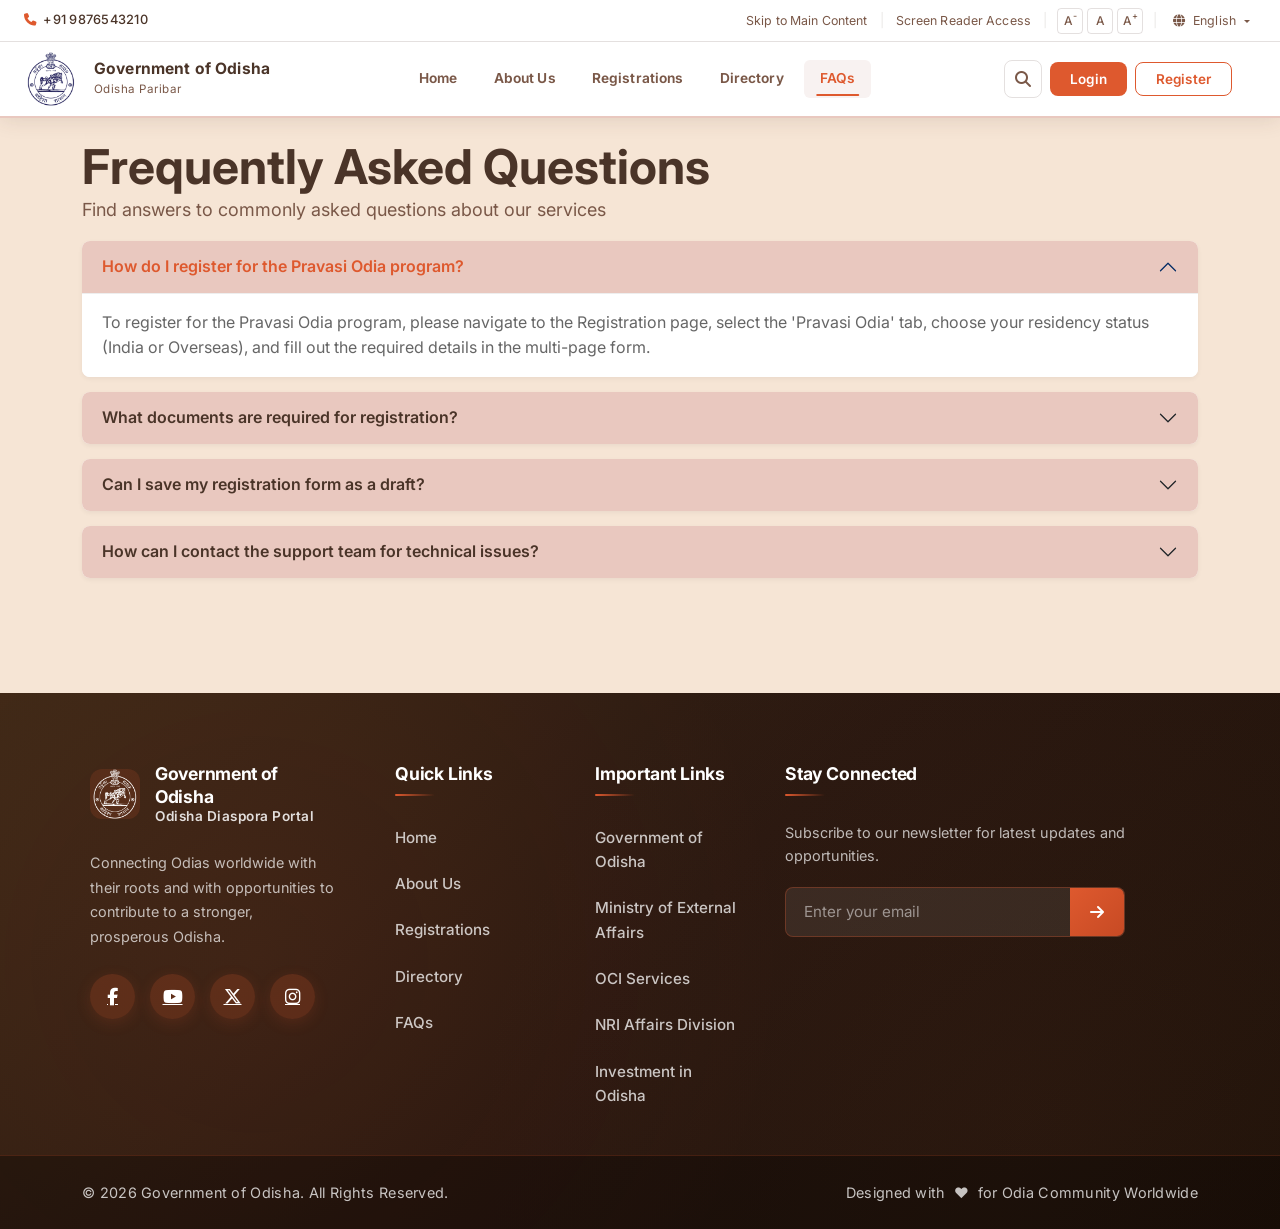
==== commit dde28952: "Header Footer Seperated" ====
--- a/faq.html
+++ b/faq.html
@@ -23,156 +23,14 @@
 
     <!-- Custom CSS -->
     <link rel="stylesheet" href="css/style.css" />
-    <style>
-      .faq-section {
-        padding: 20px 0;
-      }
-      .page-title {
-        margin-bottom: 10px;
-      }
-      .page-title h1 {
-        font-size: 48px;
-        font-weight: 700;
-        color: var(--text-color);
-        margin-bottom: 0px;
-      }
-      .page-title p {
-        font-size: 18px;
-        color: #8a7569;
-      }
-      .accordion-item {
-        border: none;
-        margin-bottom: 15px;
-        box-shadow: 0 2px 5px rgba(0,0,0,0.05);
-        border-radius: 8px !important;
-        overflow: hidden;
-      }
-      .accordion-button {
-        font-weight: 600;
-        color: #333;
-        background-color: var(--card-color);
-        transition: all 0.3s ease;
-      }
-      .accordion-button:not(.collapsed) {
-        color: var(--btn-color);
-        background-color: var(--card-color);
-        box-shadow: none;
-      }
-      .accordion-button:focus {
-        box-shadow: none;
-        border-color: rgba(0,0,0,.125);
-      }
-      .accordion-body {
-        background-color: #fff;
-        color: #666;
-        line-height: 1.6;
-        border-top: 1px solid #eee;
-      }
-    </style>
+    <!-- Page-specific styles -->
+    <link rel="stylesheet" href="css/faq.css" />
   </head>
 
   <body>
 
-  <!-- ═══════════════════════════════════════════
-       SECTION 1 — UTILITY BAR
-  ════════════════════════════════════════════ -->
-  <div id="utility-bar">
-    <div class="container-fluid px-4">
-      <div class="row align-items-center">
-
-        <!-- LEFT: Phone -->
-        <div class="col-auto">
-          <a href="tel:+919876543210" class="utility-phone">
-            <i class="fa-solid fa-phone"></i>
-            <span>+91 9876543210</span>
-          </a>
-        </div>
-
-        <!-- RIGHT: Utility Links -->
-        <div class="col d-flex align-items-center justify-content-end gap-0">
-
-          <a href="#main-content" class="utility-link">Skip to Main Content</a>
-          <span class="utility-divider">|</span>
-
-          <a href="#" class="utility-link">Screen Reader Access</a>
-          <span class="utility-divider">|</span>
-
-          <!-- Font Size Buttons -->
-          <div class="font-size-controls d-flex align-items-center gap-1">
-            <button class="font-btn" id="btn-decrease" title="Decrease font size">A<sup>-</sup></button>
-            <button class="font-btn" id="btn-reset" title="Reset font size">A</button>
-            <button class="font-btn" id="btn-increase" title="Increase font size">A<sup>+</sup></button>
-          </div>
-          <span class="utility-divider">|</span>
-
-          <!-- Language Dropdown -->
-          <div class="dropdown lang-dropdown">
-            <button class="utility-link lang-btn dropdown-toggle" type="button" id="langDropdown" data-bs-toggle="dropdown" aria-expanded="false">
-              <i class="fa-solid fa-globe me-1"></i>
-              <span id="selected-lang">English</span>
-            </button>
-            <ul class="dropdown-menu dropdown-menu-end lang-menu" aria-labelledby="langDropdown">
-              <li><a class="dropdown-item lang-option" href="#" data-lang="English">English</a></li>
-              <li><a class="dropdown-item lang-option" href="#" data-lang="Odia">ଓଡ଼ିଆ (Odia)</a></li>
-            </ul>
-          </div>
-
-        </div>
-      </div>
-    </div>
-  </div>
-
-
-  <!-- ═══════════════════════════════════════════
-       SECTION 2 — STICKY NAVBAR
-  ════════════════════════════════════════════ -->
-  <nav id="main-navbar" class="navbar sticky-top">
-    <div class="container-fluid px-4">
-      <div class="row w-100 align-items-center">
-
-        <!-- LEFT: Logo + Branding -->
-        <div class="col-auto d-flex align-items-center gap-3">
-          <a href="index.html" class="navbar-logo-wrap d-flex align-items-center gap-3 text-decoration-none">
-            <img src="assets/images/logo.png" alt="Odisha Logo" class="gov-logo" onerror="this.src='https://upload.wikimedia.org/wikipedia/commons/thumb/4/41/Flag_of_India.svg/40px-Flag_of_India.svg.png'" />
-            <div class="gov-brand">
-              <span class="gov-title">Government of Odisha</span>
-              <span class="gov-subtitle">Odisha Paribar</span>
-            </div>
-          </a>
-        </div>
-
-        <!-- CENTER: Navigation Menu -->
-        <div class="col d-flex justify-content-center">
-          <ul class="nav-menu d-flex align-items-center gap-1 list-unstyled mb-0">
-            <li><a href="index.html" class="nav-item-link" data-nav="Home">Home</a></li>
-            <li><a href="#" class="nav-item-link" data-nav="About Us">About Us</a></li>
-            <li><a href="registration.html" class="nav-item-link" data-nav="Registrations">Registrations</a></li>
-            <li><a href="#" class="nav-item-link" data-nav="Directory">Directory</a></li>
-            <li><a href="faq.html" class="nav-item-link active" data-nav="FAQs">FAQs</a></li>
-          </ul>
-        </div>
-
-        <!-- RIGHT: Search + Login + Register -->
-        <div class="col-auto d-flex align-items-center gap-2">
-
-          <!-- Search -->
-          <div class="search-wrap d-flex align-items-center">
-            <div class="search-input-wrap" id="search-input-wrap">
-              <input type="text" id="search-input" class="search-input" placeholder="Search..." />
-            </div>
-            <button class="search-btn" id="search-toggle" title="Search">
-              <i class="fa-solid fa-magnifying-glass"></i>
-            </button>
-          </div>
-
-          <a href="#" class="btn btn-login">Login</a>
-          <a href="#" class="btn btn-register">Register</a>
-
-        </div>
-
-      </div>
-    </div>
-  </nav>
+  <!-- Site Header (Utility Bar + Navbar) -->
+  <div id="site-header"></div>
 
     <!-- Main Content -->
     <main id="main-content">
@@ -241,15 +99,17 @@
       </section>
     </main>
 
-    <!-- Footer -->
-    <footer class="py-4 bg-dark text-white text-center">
-      <div class="container">
-        <p class="mb-0">&copy; 2026 Government of Odisha. All Rights Reserved.</p>
-      </div>
-    </footer>
+    <!-- Site Footer -->
+    <div id="site-footer"></div>
 
     <!-- Bootstrap JS -->
     <script src="https://cdn.jsdelivr.net/npm/bootstrap@5.3.3/dist/js/bootstrap.bundle.min.js"></script>
+    <!-- Custom JS -->
     <script src="js/script.js"></script>
+    <script>
+      // Load shared partials
+      loadPartial('#site-header', 'partials/header.html');
+      loadPartial('#site-footer', 'partials/footer.html');
+    </script>
   </body>
 </html>
--- a/css/style.css
+++ b/css/style.css
@@ -22,13 +22,22 @@
   --shadow-lg: 0 4px 32px rgba(74, 52, 40, 0.18);
   --transition: all 0.25s cubic-bezier(0.4, 0, 0.2, 1);
   --font-base: 16px;
-  
+
   /* Aliases for compatibility */
   --bg-color: #f6e5d5;
   --text-color: #4a3428;
   --card-color: #e9c8bf;
   --btn-color: #de592e;
   --hover-color: #965038;
+  
+  /* Additional colors for extended design system */
+  --text-secondary: #7a5848;
+  --border-light: #f0f0f0;
+  --border-lighter: #eee;
+  --bg-light: #fafafa;
+  --hover-light: #f5f5f5;
+  --text-secondary-2: #999;
+  --text-secondary-3: #666;
 }
 
 * {
@@ -57,7 +66,7 @@
   border-bottom: 1px solid var(--border);
   padding: 7px 0;
   position: relative;
-  z-index: 1050;
+  z-index: 900;
 }
 
 /* Left: Phone */
@@ -416,9 +425,18 @@
    UTILITY: Sticky position logic
    Utility bar scrolls away; navbar stays
 ═══════════════════════════════════════════ */
+
+#site-header {
+  display: contents;
+}
+
 #main-navbar.navbar {
   position: sticky;
   top: 0;
+  /* 2. Fix the z-index. It must be higher than the notification bar (100) 
+        and the hero section slides (2). */
+  z-index: 100; 
+  background: var(--white);
 }
 
 /* ═══════════════════════════════════════════
@@ -701,3 +719,1457 @@
   border-radius: 5px;
   transform: none;
 }
+
+/* ═══════════════════════════════════════════
+   SECTION 4 — NOTIFICATION TICKER
+═══════════════════════════════════════════ */
+
+#notification-bar {
+  width: 100%;
+  height: 52px;
+  background: linear-gradient(90deg, #965038 0%, #b85c38 60%, #de592e 100%);
+  box-shadow: 0 3px 16px rgba(150, 80, 56, 0.22);
+  display: flex;
+  align-items: center;
+  overflow: hidden;
+  position: relative;
+  z-index: 10;
+}
+
+/* Left label badge */
+.notif-label {
+  display: flex;
+  align-items: center;
+  gap: 8px;
+  background: rgba(0, 0, 0, 0.18);
+  color: #fff;
+  font-family: "Inter", sans-serif;
+  font-size: 0.78rem;
+  font-weight: 700;
+  letter-spacing: 0.1em;
+  text-transform: uppercase;
+  padding: 0 20px;
+  height: 100%;
+  white-space: nowrap;
+  flex-shrink: 0;
+  border-right: 1px solid rgba(255, 255, 255, 0.2);
+}
+
+.notif-label i {
+  font-size: 0.85rem;
+  animation: bellShake 2.5s ease-in-out infinite;
+}
+
+@keyframes bellShake {
+  0%,
+  100% {
+    transform: rotate(0deg);
+  }
+  15% {
+    transform: rotate(14deg);
+  }
+  30% {
+    transform: rotate(-10deg);
+  }
+  45% {
+    transform: rotate(8deg);
+  }
+  60% {
+    transform: rotate(-5deg);
+  }
+  75% {
+    transform: rotate(3deg);
+  }
+}
+
+/* Scrolling track wrapper */
+.notif-track-wrap {
+  flex: 1;
+  overflow: hidden;
+  height: 100%;
+  display: flex;
+  align-items: center;
+  mask-image: linear-gradient(
+    90deg,
+    transparent 0%,
+    black 4%,
+    black 96%,
+    transparent 100%
+  );
+  -webkit-mask-image: linear-gradient(
+    90deg,
+    transparent 0%,
+    black 4%,
+    black 96%,
+    transparent 100%
+  );
+}
+
+/* Scrolling track */
+.notif-track {
+  display: flex;
+  align-items: center;
+  gap: 0;
+  white-space: nowrap;
+  animation: tickerScroll 32s linear infinite;
+  will-change: transform;
+}
+
+.notif-track-wrap:hover .notif-track {
+  animation-play-state: paused;
+}
+
+@keyframes tickerScroll {
+  0% {
+    transform: translateX(0);
+  }
+  100% {
+    transform: translateX(-50%);
+  }
+}
+
+/* Individual notification item */
+.notif-item {
+  display: inline-flex;
+  align-items: center;
+  gap: 8px;
+  color: #fff;
+  text-decoration: none;
+  font-family: "Inter", sans-serif;
+  font-size: 0.845rem;
+  font-weight: 500;
+  letter-spacing: 0.01em;
+  padding: 0 36px;
+  transition: color 0.2s ease;
+  border-right: 1px solid rgba(255, 255, 255, 0.25);
+}
+
+.notif-item:last-child {
+  border-right: none;
+}
+
+.notif-item i {
+  font-size: 0.75rem;
+  opacity: 0.85;
+  flex-shrink: 0;
+}
+
+.notif-item:hover {
+  color: #ffe0c8;
+  text-decoration: underline;
+  text-underline-offset: 3px;
+}
+
+/* SECTION 5 — ABOUT + VIDEO */
+#about-section {
+  background: var(--bg);
+  padding: 72px 0 80px;
+  position: relative;
+  overflow: hidden;
+}
+#about-section::before {
+  content: "";
+  position: absolute;
+  top: -120px;
+  right: -120px;
+  width: 480px;
+  height: 480px;
+  border-radius: 50%;
+  background: radial-gradient(
+    circle,
+    rgba(222, 89, 46, 0.07) 0%,
+    transparent 70%
+  );
+  pointer-events: none;
+}
+.about-text-card {
+  background: #fff;
+  border-radius: 20px;
+  padding: 36px 38px 32px;
+  box-shadow: 0 4px 32px rgba(74, 52, 40, 0.09);
+  border: 1px solid var(--border);
+}
+.about-eyebrow {
+  display: inline-block;
+  font-size: 0.72rem;
+  font-weight: 700;
+  letter-spacing: 0.16em;
+  text-transform: uppercase;
+  color: var(--btn);
+  background: rgba(222, 89, 46, 0.09);
+  padding: 4px 12px;
+  border-radius: 50px;
+  margin-bottom: 14px;
+}
+.about-heading {
+  font-size: 2.2rem;
+  font-weight: 800;
+  color: var(--text);
+  line-height: 1.15;
+  margin-bottom: 18px;
+  letter-spacing: -0.02em;
+}
+.about-highlight {
+  color: var(--btn);
+}
+.about-desc {
+  font-size: 0.9rem;
+  color: var(--text-muted);
+  line-height: 1.8;
+  margin-bottom: 12px;
+}
+.about-stats-row {
+  display: flex;
+  align-items: center;
+  background: var(--bg);
+  border-radius: 12px;
+  padding: 16px 20px;
+  margin: 20px 0 24px;
+  border: 1px solid var(--border);
+}
+.about-stat {
+  flex: 1;
+  display: flex;
+  flex-direction: column;
+  align-items: center;
+  gap: 2px;
+}
+.stat-num {
+  font-size: 1.55rem;
+  font-weight: 800;
+  color: var(--btn);
+  line-height: 1;
+}
+.stat-label {
+  font-size: 0.72rem;
+  font-weight: 500;
+  color: var(--text-muted);
+  text-transform: uppercase;
+  letter-spacing: 0.08em;
+}
+.about-stat-divider {
+  width: 1px;
+  height: 36px;
+  background: var(--border);
+}
+.about-cta {
+  background: transparent;
+  color: var(--btn);
+  border: 1.5px solid var(--btn);
+  border-radius: 50px;
+  padding: 10px 26px;
+  font-size: 0.875rem;
+  font-weight: 600;
+  font-family: "Inter", sans-serif;
+  text-decoration: none;
+  display: inline-flex;
+  align-items: center;
+  transition: var(--transition);
+}
+.about-cta:hover {
+  background: var(--btn);
+  color: #fff;
+  transform: translateY(-2px);
+  box-shadow: 0 6px 20px rgba(222, 89, 46, 0.3);
+}
+.about-img-card {
+  position: relative;
+  margin-top: 16px;
+  border-radius: 20px;
+  overflow: hidden;
+  flex: 1;
+  min-height: 200px;
+  box-shadow: 0 8px 40px rgba(74, 52, 40, 0.18);
+}
+.about-img {
+  width: 100%;
+  height: 100%;
+  object-fit: cover;
+  display: block;
+  transition: transform 0.6s ease;
+}
+.about-img-card:hover .about-img {
+  transform: scale(1.04);
+}
+.about-img-badge {
+  position: absolute;
+  bottom: 16px;
+  left: 16px;
+  background: rgba(255, 255, 255, 0.92);
+  backdrop-filter: blur(8px);
+  border-radius: 50px;
+  padding: 7px 16px;
+  display: flex;
+  align-items: center;
+  gap: 8px;
+  font-size: 0.78rem;
+  font-weight: 600;
+  color: var(--text);
+  box-shadow: 0 2px 12px rgba(74, 52, 40, 0.15);
+}
+.about-img-badge i {
+  color: var(--btn);
+  font-size: 0.82rem;
+}
+
+/* Video */
+.video-player-card {
+  background: #111;
+  border-radius: 20px;
+  overflow: hidden;
+  box-shadow: 0 8px 40px rgba(74, 52, 40, 0.22);
+}
+.video-featured-wrap {
+  position: relative;
+  width: 100%;
+  aspect-ratio: 16/9;
+  background: #000;
+}
+.video-thumb-overlay {
+  position: absolute;
+  inset: 0;
+  cursor: pointer;
+}
+.video-thumb-img {
+  width: 100%;
+  height: 100%;
+  object-fit: cover;
+  display: block;
+  transition: transform 0.5s ease;
+}
+.video-thumb-overlay:hover .video-thumb-img {
+  transform: scale(1.03);
+}
+.video-thumb-gradient {
+  position: absolute;
+  inset: 0;
+  background: linear-gradient(
+    to top,
+    rgba(0, 0, 0, 0.75) 0%,
+    rgba(0, 0, 0, 0.1) 50%,
+    transparent 100%
+  );
+}
+.video-play-btn {
+  position: absolute;
+  top: 50%;
+  left: 50%;
+  transform: translate(-50%, -50%);
+  width: 68px;
+  height: 68px;
+  border-radius: 50%;
+  background: var(--btn);
+  border: 3px solid rgba(255, 255, 255, 0.9);
+  color: #fff;
+  font-size: 1.3rem;
+  display: flex;
+  align-items: center;
+  justify-content: center;
+  cursor: pointer;
+  padding-left: 4px;
+  z-index: 2;
+  transition:
+    background 0.25s ease,
+    transform 0.25s ease,
+    box-shadow 0.25s ease;
+  box-shadow: 0 6px 28px rgba(222, 89, 46, 0.5);
+}
+.video-play-btn:hover {
+  background: var(--hover);
+  transform: translate(-50%, -50%) scale(1.1);
+  box-shadow: 0 10px 36px rgba(150, 80, 56, 0.55);
+}
+.video-thumb-meta {
+  position: absolute;
+  bottom: 16px;
+  left: 18px;
+  right: 18px;
+  z-index: 2;
+}
+.video-yt-badge {
+  display: inline-flex;
+  align-items: center;
+  gap: 5px;
+  background: rgba(255, 255, 255, 0.15);
+  backdrop-filter: blur(6px);
+  color: #fff;
+  font-size: 0.72rem;
+  font-weight: 600;
+  padding: 3px 10px;
+  border-radius: 50px;
+  margin-bottom: 6px;
+}
+.video-yt-badge i {
+  color: #ff0000;
+  font-size: 0.85rem;
+}
+.video-thumb-title {
+  color: #fff;
+  font-size: 0.95rem;
+  font-weight: 700;
+  line-height: 1.35;
+  margin: 0;
+  text-shadow: 0 1px 6px rgba(0, 0, 0, 0.5);
+}
+.video-iframe {
+  position: absolute;
+  inset: 0;
+  width: 100%;
+  height: 100%;
+  border: none;
+}
+.vthumb-card {
+  background: #fff;
+  border-radius: 14px;
+  overflow: hidden;
+  cursor: pointer;
+  border: 2px solid transparent;
+  transition:
+    border-color 0.25s,
+    box-shadow 0.25s,
+    transform 0.25s;
+  box-shadow: 0 2px 12px rgba(74, 52, 40, 0.08);
+}
+.vthumb-card:hover {
+  border-color: var(--btn);
+  transform: translateY(-3px);
+  box-shadow: 0 8px 24px rgba(222, 89, 46, 0.2);
+}
+.vthumb-card.active {
+  border-color: var(--btn);
+  box-shadow: 0 6px 24px rgba(222, 89, 46, 0.25);
+}
+.vthumb-img-wrap {
+  position: relative;
+  width: 100%;
+  aspect-ratio: 16/9;
+  overflow: hidden;
+  background: #111;
+}
+.vthumb-img-wrap img {
+  width: 100%;
+  height: 100%;
+  object-fit: cover;
+  display: block;
+  transition: transform 0.4s ease;
+}
+.vthumb-card:hover .vthumb-img-wrap img {
+  transform: scale(1.06);
+}
+.vthumb-play {
+  position: absolute;
+  inset: 0;
+  display: flex;
+  align-items: center;
+  justify-content: center;
+  background: rgba(0, 0, 0, 0.3);
+  opacity: 0;
+  transition: opacity 0.25s ease;
+}
+.vthumb-play i {
+  color: #fff;
+  font-size: 1.2rem;
+}
+.vthumb-card:hover .vthumb-play,
+.vthumb-card.active .vthumb-play {
+  opacity: 1;
+}
+.vthumb-active-bar {
+  display: none;
+  position: absolute;
+  bottom: 0;
+  left: 0;
+  right: 0;
+  height: 3px;
+  background: var(--btn);
+}
+.vthumb-card.active .vthumb-active-bar {
+  display: block;
+}
+.vthumb-title {
+  font-size: 0.775rem;
+  font-weight: 600;
+  color: var(--text);
+  line-height: 1.35;
+  margin: 8px 10px 2px;
+  display: -webkit-box;
+  -webkit-line-clamp: 2;
+  -webkit-box-orient: vertical;
+  overflow: hidden;
+}
+.vthumb-yt {
+  display: inline-flex;
+  align-items: center;
+  gap: 4px;
+  font-size: 0.68rem;
+  font-weight: 500;
+  color: var(--text-muted);
+  padding: 0 10px 9px;
+}
+.vthumb-yt i {
+  color: #ff0000;
+  font-size: 0.78rem;
+}
+
+/* Video thumb slider */
+.video-thumb-slider-wrap {
+  position: relative;
+  display: flex;
+  align-items: center;
+  gap: 0;
+  width: 100%;
+  overflow: hidden;
+  background: #fff;
+  border-radius: 14px;
+  border: 1px solid var(--border);
+  box-shadow: 0 2px 12px rgba(74, 52, 40, 0.08);
+}
+.video-thumb-slider {
+  display: flex;
+  gap: 10px;
+  overflow-x: auto;
+  scroll-behavior: smooth;
+  scrollbar-width: none;
+  flex: 1;
+  padding: 10px 8px;
+}
+.video-thumb-slider::-webkit-scrollbar {
+  display: none;
+}
+.video-thumb-slider .vthumb-card {
+  min-width: 160px;
+  flex-shrink: 0;
+}
+.vslider-arrow {
+  width: 32px;
+  height: 100%;
+  min-height: 60px;
+  border-radius: 0;
+  background: rgba(255, 255, 255, 0.95);
+  border: none;
+  border-left: 1px solid var(--border);
+  color: var(--btn);
+  display: flex;
+  align-items: center;
+  justify-content: center;
+  cursor: pointer;
+  flex-shrink: 0;
+  font-size: 0.8rem;
+  transition: var(--transition);
+  z-index: 2;
+}
+.vslider-prev {
+  border-left: none;
+  border-right: 1px solid var(--border);
+  border-radius: 14px 0 0 14px;
+}
+.vslider-next {
+  border-radius: 0 14px 14px 0;
+}
+.vslider-arrow:hover {
+  background: var(--btn);
+  color: #fff;
+}
+
+/* Image inside about card */
+.about-img-card {
+  border-radius: 14px;
+  margin: 20px 0;
+  min-height: 180px;
+}
+
+/* Honeycomb image switcher */
+.about-img-card {
+  position: relative;
+  border-radius: 14px;
+  overflow: hidden;
+  margin: 20px 0;
+  min-height: 220px;
+  background: #111;
+}
+.about-img-card canvas {
+  display: block;
+  width: 100%;
+  height: 100%;
+  position: absolute;
+  inset: 0;
+}
+.about-img-badge {
+  position: absolute;
+  bottom: 16px;
+  left: 16px;
+  background: rgba(255, 255, 255, 0.92);
+  backdrop-filter: blur(8px);
+  border-radius: 50px;
+  padding: 7px 16px;
+  display: flex;
+  align-items: center;
+  gap: 8px;
+  font-size: 0.78rem;
+  font-weight: 600;
+  color: var(--text);
+  box-shadow: 0 2px 12px rgba(74, 52, 40, 0.15);
+  z-index: 2;
+}
+.about-img-badge i {
+  color: var(--btn);
+  font-size: 0.82rem;
+}
+
+/* ═══════════════════════════════════════════════
+   SECTION 6 — GOVERNMENT PARTNERS LOGO CAROUSEL
+═══════════════════════════════════════════════ */
+
+#partners-carousel-section {
+  background: var(--bg);
+  position: relative;
+  overflow: hidden;
+}
+
+/* Decorative Background Elements */
+#partners-carousel-section::before {
+  content: "";
+  position: absolute;
+  top: -100px;
+  left: -100px;
+  width: 350px;
+  height: 350px;
+  border-radius: 50%;
+  background: radial-gradient(
+    circle,
+    rgba(222, 89, 46, 0.08) 0%,
+    transparent 70%
+  );
+  pointer-events: none;
+}
+
+#partners-carousel-section::after {
+  content: "";
+  position: absolute;
+  bottom: -120px;
+  right: -120px;
+  width: 400px;
+  height: 400px;
+  border-radius: 50%;
+  background: radial-gradient(
+    circle,
+    rgba(150, 80, 56, 0.06) 0%,
+    transparent 70%
+  );
+  pointer-events: none;
+}
+
+/* Main Container */
+.partners-container {
+  max-width: 1400px;
+  margin: 0 auto;
+  padding: 0 30px;
+  position: relative;
+  z-index: 1;
+}
+
+/* Section Header */
+.partners-header {
+  text-align: center;
+  margin-bottom: 50px;
+}
+
+.partners-title {
+  font-size: 2rem;
+  font-weight: 800;
+  color: var(--text);
+  letter-spacing: -0.02em;
+  margin: 0 0 10px;
+  line-height: 1.2;
+}
+
+.partners-subtitle {
+  font-size: 0.95rem;
+  color: var(--text-muted);
+  font-weight: 400;
+  letter-spacing: 0.01em;
+  margin: 0;
+  line-height: 1.6;
+}
+
+/* Carousel Wrapper with Fade Masks */
+.partners-carousel-wrapper {
+  position: relative;
+  overflow: hidden;
+  border-radius: 20px;
+}
+
+/* Fade Mask Effects */
+.carousel-fade-mask {
+  position: absolute;
+  top: 0;
+  height: 100%;
+  width: 8%;
+  z-index: 10;
+  pointer-events: none;
+}
+
+.carousel-fade-left {
+  left: 0;
+  background: linear-gradient(
+    90deg,
+    var(--bg) 0%,
+    rgba(246, 229, 213, 0.8) 40%,
+    transparent 100%
+  );
+}
+
+.carousel-fade-right {
+  right: 0;
+  background: linear-gradient(
+    90deg,
+    transparent 0%,
+    rgba(246, 229, 213, 0.8) 60%,
+    var(--bg) 100%
+  );
+}
+
+/* Carousel Track */
+.partners-carousel-track {
+  display: flex;
+  gap: 20px;
+  padding: 20px 0;
+  animation: carouselScroll 40s linear infinite;
+  will-change: transform;
+}
+
+@keyframes carouselScroll {
+  0% {
+    transform: translateX(0);
+  }
+  100% {
+    transform: translateX(calc(-100% / 3));
+  }
+}
+
+/* Pause on Hover */
+.partners-carousel-wrapper:hover .partners-carousel-track {
+  animation-play-state: paused;
+}
+
+/* Partner Card */
+.partner-card {
+  min-width: calc(100% / 5.5);
+  flex-shrink: 0;
+  display: flex;
+  align-items: center;
+  justify-content: center;
+  background: var(--white);
+  border-radius: 18px;
+  padding: 28px 24px;
+  border: 1px solid var(--border);
+  box-shadow: var(--shadow);
+  height: 140px;
+  transition: var(--transition);
+  position: relative;
+  overflow: hidden;
+  animation: floatCard 3s ease-in-out infinite;
+}
+
+/* Floating Animation */
+@keyframes floatCard {
+  0%,
+  100% {
+    transform: translateY(0px);
+  }
+  50% {
+    transform: translateY(-8px);
+  }
+}
+
+/* Staggered Animation for each card */
+.partner-card:nth-child(1) {
+  animation-delay: 0s;
+}
+.partner-card:nth-child(2) {
+  animation-delay: 0.2s;
+}
+.partner-card:nth-child(3) {
+  animation-delay: 0.4s;
+}
+.partner-card:nth-child(4) {
+  animation-delay: 0.6s;
+}
+.partner-card:nth-child(5) {
+  animation-delay: 0.8s;
+}
+.partner-card:nth-child(6) {
+  animation-delay: 1s;
+}
+.partner-card:nth-child(7) {
+  animation-delay: 1.2s;
+}
+.partner-card:nth-child(8) {
+  animation-delay: 0s;
+}
+.partner-card:nth-child(9) {
+  animation-delay: 0.2s;
+}
+.partner-card:nth-child(10) {
+  animation-delay: 0.4s;
+}
+
+/* Hover Effects */
+.partner-card::before {
+  content: "";
+  position: absolute;
+  inset: 0;
+  background: linear-gradient(
+    135deg,
+    rgba(222, 89, 46, 0.05) 0%,
+    transparent 100%
+  );
+  opacity: 0;
+  transition: opacity 0.3s ease;
+}
+
+.partner-card:hover::before {
+  opacity: 1;
+}
+
+.partner-card:hover {
+  border-color: var(--btn);
+  box-shadow: 0 8px 32px rgba(222, 89, 46, 0.2),
+              0 0 20px rgba(222, 89, 46, 0.1);
+  transform: translateY(-12px) scale(1.02);
+}
+
+/* Logo Container */
+.partner-logo-container {
+  width: 100%;
+  height: 100%;
+  display: flex;
+  align-items: center;
+  justify-content: center;
+  position: relative;
+  z-index: 1;
+}
+
+/* Partner Logo */
+.partner-logo {
+  max-width: 85%;
+  max-height: 85%;
+  object-fit: contain;
+  display: block;
+  filter: grayscale(0%);
+  transition: filter 0.3s ease, transform 0.3s ease;
+}
+
+.partner-card:hover .partner-logo {
+  filter: grayscale(0%);
+  transform: scale(1.05);
+}
+
+/* Responsive Design */
+@media (max-width: 1400px) {
+  .partner-card {
+    min-width: calc(100% / 5);
+    padding: 24px 20px;
+    height: 130px;
+  }
+
+  .partners-carousel-track {
+    gap: 18px;
+  }
+}
+
+@media (max-width: 1024px) {
+  .partner-card {
+    min-width: calc(100% / 4);
+    padding: 22px 18px;
+    height: 120px;
+    border-radius: 16px;
+  }
+
+  .partners-carousel-track {
+    gap: 16px;
+  }
+
+  .partners-title {
+    font-size: 1.8rem;
+  }
+
+  .carousel-fade-mask {
+    width: 10%;
+  }
+}
+
+@media (max-width: 768px) {
+  #partners-carousel-section {
+    padding: 48px 0;
+  }
+
+  .partners-container {
+    padding: 0 20px;
+  }
+
+  .partners-header {
+    margin-bottom: 40px;
+  }
+
+  .partners-title {
+    font-size: 1.5rem;
+  }
+
+  .partners-subtitle {
+    font-size: 0.9rem;
+  }
+
+  .partner-card {
+    min-width: calc(100% / 3.5);
+    padding: 20px 16px;
+    height: 110px;
+    border-radius: 14px;
+  }
+
+  .partners-carousel-track {
+    gap: 14px;
+    padding: 16px 0;
+  }
+
+  .carousel-fade-mask {
+    width: 12%;
+  }
+
+  .carousel-fade-left {
+    background: linear-gradient(
+      90deg,
+      #f6e5d5 0%,
+      rgba(246, 229, 213, 0.7) 30%,
+      transparent 100%
+    );
+  }
+
+  .carousel-fade-right {
+    background: linear-gradient(
+      90deg,
+      transparent 0%,
+      rgba(246, 229, 213, 0.7) 70%,
+      #f6e5d5 100%
+    );
+  }
+}
+
+@media (max-width: 576px) {
+  #partners-carousel-section {
+    padding: 40px 0;
+  }
+
+  .partners-container {
+    padding: 0 16px;
+  }
+
+  .partners-header {
+    margin-bottom: 32px;
+  }
+
+  .partners-title {
+    font-size: 1.3rem;
+    margin-bottom: 8px;
+  }
+
+  .partners-subtitle {
+    font-size: 0.85rem;
+  }
+
+  .partner-card {
+    min-width: calc(100% / 2.8);
+    padding: 18px 14px;
+    height: 100px;
+    border-radius: 12px;
+  }
+
+  .partners-carousel-track {
+    gap: 12px;
+    padding: 14px 0;
+  }
+
+  .carousel-fade-mask {
+    width: 15%;
+  }
+
+  .partner-logo {
+    max-width: 80%;
+    max-height: 80%;
+  }
+}
+
+/* ═══════════════════════════════════════════════
+   FOOTER — PREMIUM DESIGN WITH ANIMATIONS
+═══════════════════════════════════════════════ */
+
+#main-footer {
+  background: linear-gradient(135deg, #3d2817 0%, #2a1810 50%, #1f1209 100%);
+  color: var(--white);
+  margin-top: 80px;
+  position: relative;
+  overflow: hidden;
+}
+
+#main-footer::before {
+  content: "";
+  position: absolute;
+  top: 0;
+  left: 0;
+  width: 100%;
+  height: 100%;
+  background: radial-gradient(circle at 20% 50%, rgba(222, 89, 46, 0.08) 0%, transparent 50%),
+              radial-gradient(circle at 80% 80%, rgba(149, 80, 56, 0.06) 0%, transparent 50%);
+  pointer-events: none;
+}
+
+.footer-main {
+  padding-top: 40px; 
+  position: relative;
+  z-index: 1;
+  animation: footer-fade-up 0.8s ease-out 0.2s both;
+}
+
+@keyframes footer-fade-up {
+  from {
+    opacity: 0;
+    transform: translateY(30px);
+  }
+  to {
+    opacity: 1;
+    transform: translateY(0);
+  }
+}
+
+.footer-col {
+  padding: 30px 20px;
+  animation: footer-col-reveal 0.8s ease-out backwards;
+}
+
+.footer-col:nth-child(1) {
+  margin-right: 20px;
+}
+
+.footer-col:nth-child(2) {
+  margin-right: 5px;
+}
+
+.footer-col:nth-child(1) {
+  animation-delay: 0.2s;
+}
+.footer-col:nth-child(2) {
+  animation-delay: 0.3s;
+  margin-right: 5px;
+}
+.footer-col:nth-child(3) {
+  animation-delay: 0.4s;
+  margin-left: 5px;
+}
+.footer-col:nth-child(4) {
+  animation-delay: 0.5s;
+}
+
+@keyframes footer-col-reveal {
+  from {
+    opacity: 0;
+    transform: translateY(25px);
+  }
+  to {
+    opacity: 1;
+    transform: translateY(0);
+  }
+}
+
+/* BRANDING SECTION */
+.footer-branding {
+  text-align: left;
+}
+
+.footer-logo-wrapper {
+  display: flex;
+  justify-content: flex-start;
+  align-items: center;
+}
+
+.footer-logo-heading-wrapper {
+  display: flex;
+  align-items: center;
+  gap: 15px;
+  margin-bottom: 25px;
+}
+
+.footer-logo-wrapper {
+  flex-shrink: 0;
+}
+
+.footer-logo {
+  width: 50px;
+  height: 50px;
+  display: flex;
+  align-items: center;
+  justify-content: center;
+  background: rgba(222, 89, 46, 0.15);
+  border-radius: 12px;
+}
+
+.footer-logo img {
+  width: 100%;
+  height: 100%;
+  object-fit: contain;
+  filter: brightness(0) saturate(100%) invert(1);
+}
+
+.footer-heading-subtitle {
+  display: flex;
+  flex-direction: column;
+  gap: 0;
+  justify-content: center;
+  align-items: flex-start;
+}
+
+.footer-title {
+  font-size: 1.1rem;
+  font-weight: 700;
+  color: var(--white);
+  margin: 0;
+  letter-spacing: -0.3px;
+  line-height: 1.3;
+}
+
+.footer-subtitle {
+  font-size: 0.85rem;
+  color: rgba(255, 255, 255, 0.85);
+  font-weight: 600;
+  margin: 0;
+  letter-spacing: 0.5px;
+  line-height: 1.3;
+}
+
+.footer-desc {
+  font-size: 0.9rem;
+  color: rgba(255, 255, 255, 0.7);
+  line-height: 1.7;
+  margin-bottom: 25px;
+}
+
+/* SOCIAL ICONS */
+.footer-socials {
+  display: flex;
+  justify-content: flex-start;
+  gap: 15px;
+  margin-top: 20px;
+}
+
+.footer-social-icon {
+  width: 45px;
+  height: 45px;
+  display: inline-flex;
+  align-items: center;
+  justify-content: center;
+  border-radius: 50%;
+  background: rgba(222, 89, 46, 0.2);
+  color: var(--white);
+  font-size: 1.1rem;
+  transition: var(--transition);
+  position: relative;
+  overflow: hidden;
+  box-shadow: 0 4px 15px rgba(222, 89, 46, 0.15);
+}
+
+.footer-social-icon::before {
+  content: "";
+  position: absolute;
+  width: 100%;
+  height: 100%;
+  background: rgba(222, 89, 46, 0.4);
+  border-radius: 50%;
+  top: 0;
+  left: 0;
+  transform: scale(0);
+  transition: var(--transition);
+  z-index: -1;
+}
+
+.footer-social-icon:hover {
+  transform: translateY(-8px) scale(1.1);
+  background: rgba(222, 89, 46, 0.35);
+  box-shadow: 0 8px 25px rgba(222, 89, 46, 0.3),
+              0 0 20px rgba(222, 89, 46, 0.25);
+}
+
+.footer-social-icon:hover::before {
+  transform: scale(1);
+}
+
+/* LINKS SECTIONS */
+.footer-heading {
+  font-size: 1.1rem;
+  font-weight: 700;
+  color: var(--white);
+  margin-bottom: 25px;
+  letter-spacing: -0.2px;
+  position: relative;
+  padding-bottom: 12px;
+}
+
+.footer-heading::after {
+  content: "";
+  position: absolute;
+  bottom: 0;
+  left: 0;
+  width: 40px;
+  height: 2px;
+  background: linear-gradient(90deg, var(--btn), transparent);
+  border-radius: 1px;
+}
+
+.footer-links {
+  list-style: none;
+  padding: 0;
+  margin: 0;
+}
+
+.footer-link {
+  display: inline-block;
+  font-size: 0.95rem;
+  color: rgba(255, 255, 255, 0.75);
+  text-decoration: none;
+  margin-bottom: 12px;
+  padding: 5px 0;
+  transition: var(--transition);
+  position: relative;
+  font-weight: 500;
+}
+
+.footer-link::after {
+  content: "";
+  position: absolute;
+  bottom: 0;
+  left: 0;
+  width: 0;
+  height: 2px;
+  background: var(--btn);
+  transition: width 0.3s ease;
+}
+
+.footer-link:hover {
+  color: var(--white);
+  transform: translateX(6px);
+}
+
+.footer-link:hover::after {
+  width: 100%;
+}
+
+/* NEWSLETTER SECTION */
+.footer-newsletter-text {
+  font-size: 0.9rem;
+  color: rgba(255, 255, 255, 0.7);
+  line-height: 1.6;
+  margin-bottom: 20px;
+}
+
+.footer-newsletter {
+  position: relative;
+}
+
+.footer-input-wrapper {
+  display: flex;
+  gap: 0;
+  background: rgba(255, 255, 255, 0.08);
+  border: 1px solid rgba(222, 89, 46, 0.3);
+  border-radius: 8px;
+  overflow: hidden;
+  transition: var(--transition);
+}
+
+.footer-input-wrapper:focus-within {
+  border-color: rgba(222, 89, 46, 0.7);
+  box-shadow: 0 0 20px rgba(222, 89, 46, 0.2),
+              inset 0 0 15px rgba(222, 89, 46, 0.08);
+  background: rgba(255, 255, 255, 0.12);
+}
+
+.footer-input {
+  flex: 1;
+  background: transparent;
+  border: none;
+  padding: 12px 18px;
+  color: var(--white);
+  font-size: 0.95rem;
+  outline: none;
+  font-family: "Inter", sans-serif;
+}
+
+.footer-input::placeholder {
+  color: rgba(255, 255, 255, 0.5);
+}
+
+.footer-input:-webkit-autofill {
+  -webkit-box-shadow: 0 0 0 1000px rgba(255, 255, 255, 0.08) inset !important;
+  -webkit-text-fill-color: var(--white) !important;
+}
+
+.footer-btn {
+  background: linear-gradient(135deg, var(--btn), #c74a24);
+  color: var(--white);
+  border: none;
+  padding: 12px 20px;
+  cursor: pointer;
+  font-size: 1rem;
+  transition: var(--transition);
+  display: flex;
+  align-items: center;
+  justify-content: center;
+  font-weight: 600;
+}
+
+.footer-btn:hover {
+  background: linear-gradient(135deg, #c74a24, #a83d1b);
+  transform: scale(1.05);
+  box-shadow: 0 0 15px rgba(222, 89, 46, 0.4);
+}
+
+.footer-btn:active {
+  transform: scale(0.98);
+}
+
+/* BOTTOM FOOTER */
+.footer-bottom {
+  background: rgba(0, 0, 0, 0.3);
+  padding: 25px 0;
+  border-top: 1px solid rgba(222, 89, 46, 0.2);
+  position: relative;
+  z-index: 1;
+  animation: footer-bottom-reveal 0.8s ease-out 0.6s both;
+}
+
+@keyframes footer-bottom-reveal {
+  from {
+    opacity: 0;
+    transform: translateY(15px);
+  }
+  to {
+    opacity: 1;
+    transform: translateY(0);
+  }
+}
+
+.footer-copyright,
+.footer-credit {
+  font-size: 0.9rem;
+  color: rgba(255, 255, 255, 0.75);
+  margin: 0;
+  letter-spacing: 0.3px;
+}
+
+.footer-copyright {
+  animation: copyright-slide-in 0.6s ease-out 0.7s both;
+}
+
+.footer-credit {
+  animation: credit-slide-in 0.6s ease-out 0.7s both;
+}
+
+@keyframes copyright-slide-in {
+  from {
+    opacity: 0;
+    transform: translateX(-20px);
+  }
+  to {
+    opacity: 1;
+    transform: translateX(0);
+  }
+}
+
+@keyframes credit-slide-in {
+  from {
+    opacity: 0;
+    transform: translateX(20px);
+  }
+  to {
+    opacity: 1;
+    transform: translateX(0);
+  }
+}
+
+.footer-heart {
+  display: inline-block;
+  animation: heart-beat 1.2s cubic-bezier(0.68, -0.55, 0.265, 1.55) infinite;
+  margin: 0 4px;
+}
+
+@keyframes heart-beat {
+  0% {
+    transform: scale(1);
+  }
+  14% {
+    transform: scale(1.3);
+  }
+  28% {
+    transform: scale(1);
+  }
+  42% {
+    transform: scale(1.3);
+  }
+  70% {
+    transform: scale(1);
+  }
+}
+
+/* RESPONSIVE */
+@media (max-width: 768px) {
+  .footer-main {
+    padding: 0;
+  }
+
+  .footer-col {
+    padding: 25px 15px;
+  }
+
+  .footer-branding {
+    margin-bottom: 20px;
+    text-align: left;
+  }
+
+  .footer-logo-heading-wrapper {
+    flex-direction: column;
+    align-items: flex-start;
+    gap: 10px;
+    margin-bottom: 20px;
+  }
+
+  .footer-logo {
+    width: 45px;
+    height: 45px;
+  }
+
+  .footer-heading::after {
+    left: 0;
+  }
+
+  .footer-socials {
+    margin-top: 20px;
+    justify-content: flex-start;
+  }
+
+  .footer-links {
+    display: flex;
+    flex-direction: column;
+    align-items: flex-start;
+  }
+
+  .footer-link {
+    margin-bottom: 15px;
+  }
+
+  .footer-copyright,
+  .footer-credit {
+    text-align: center !important;
+    font-size: 0.85rem;
+  }
+
+  .footer-copyright {
+    margin-bottom: 10px;
+  }
+}
--- a/css/faq.css
+++ b/css/faq.css
@@ -0,0 +1,79 @@
+/* ═══════════════════════════════════════════════
+   FAQ PAGE STYLES
+═══════════════════════════════════════════════ */
+
+.faq-section {
+  padding: 20px 0;
+}
+
+.page-title {
+  margin-bottom: 10px;
+}
+
+.page-title h1 {
+  font-size: 48px;
+  font-weight: 700;
+  color: var(--text-color);
+  margin-bottom: 0px;
+}
+
+.page-title p {
+  font-size: 18px;
+  color: var(--text-muted);
+}
+
+/* Accordion Styling */
+.accordion-item {
+  border: none;
+  margin-bottom: 15px;
+  box-shadow: 0 2px 5px rgba(0, 0, 0, 0.05);
+  border-radius: 8px !important;
+  overflow: hidden;
+}
+
+.accordion-button {
+  font-weight: 600;
+  color: var(--text-color);
+  background-color: var(--card-color);
+  transition: all 0.3s ease;
+}
+
+.accordion-button:not(.collapsed) {
+  color: var(--btn-color);
+  background-color: var(--card-color);
+  box-shadow: none;
+}
+
+.accordion-button:focus {
+  box-shadow: none;
+  border-color: rgba(0, 0, 0, 0.125);
+}
+
+.accordion-body {
+  background-color: white;
+  color: var(--text-secondary-3);
+  line-height: 1.6;
+  border-top: 1px solid var(--border-lighter);
+}
+
+/* Responsive */
+@media (max-width: 768px) {
+  .faq-section {
+    padding: 40px 0;
+  }
+
+  .page-title h1 {
+    font-size: 32px;
+    margin-bottom: 15px;
+  }
+
+  .accordion-button {
+    font-size: 14px;
+    padding: 16px 20px;
+  }
+
+  .accordion-body {
+    font-size: 14px;
+    padding: 20px;
+  }
+}
